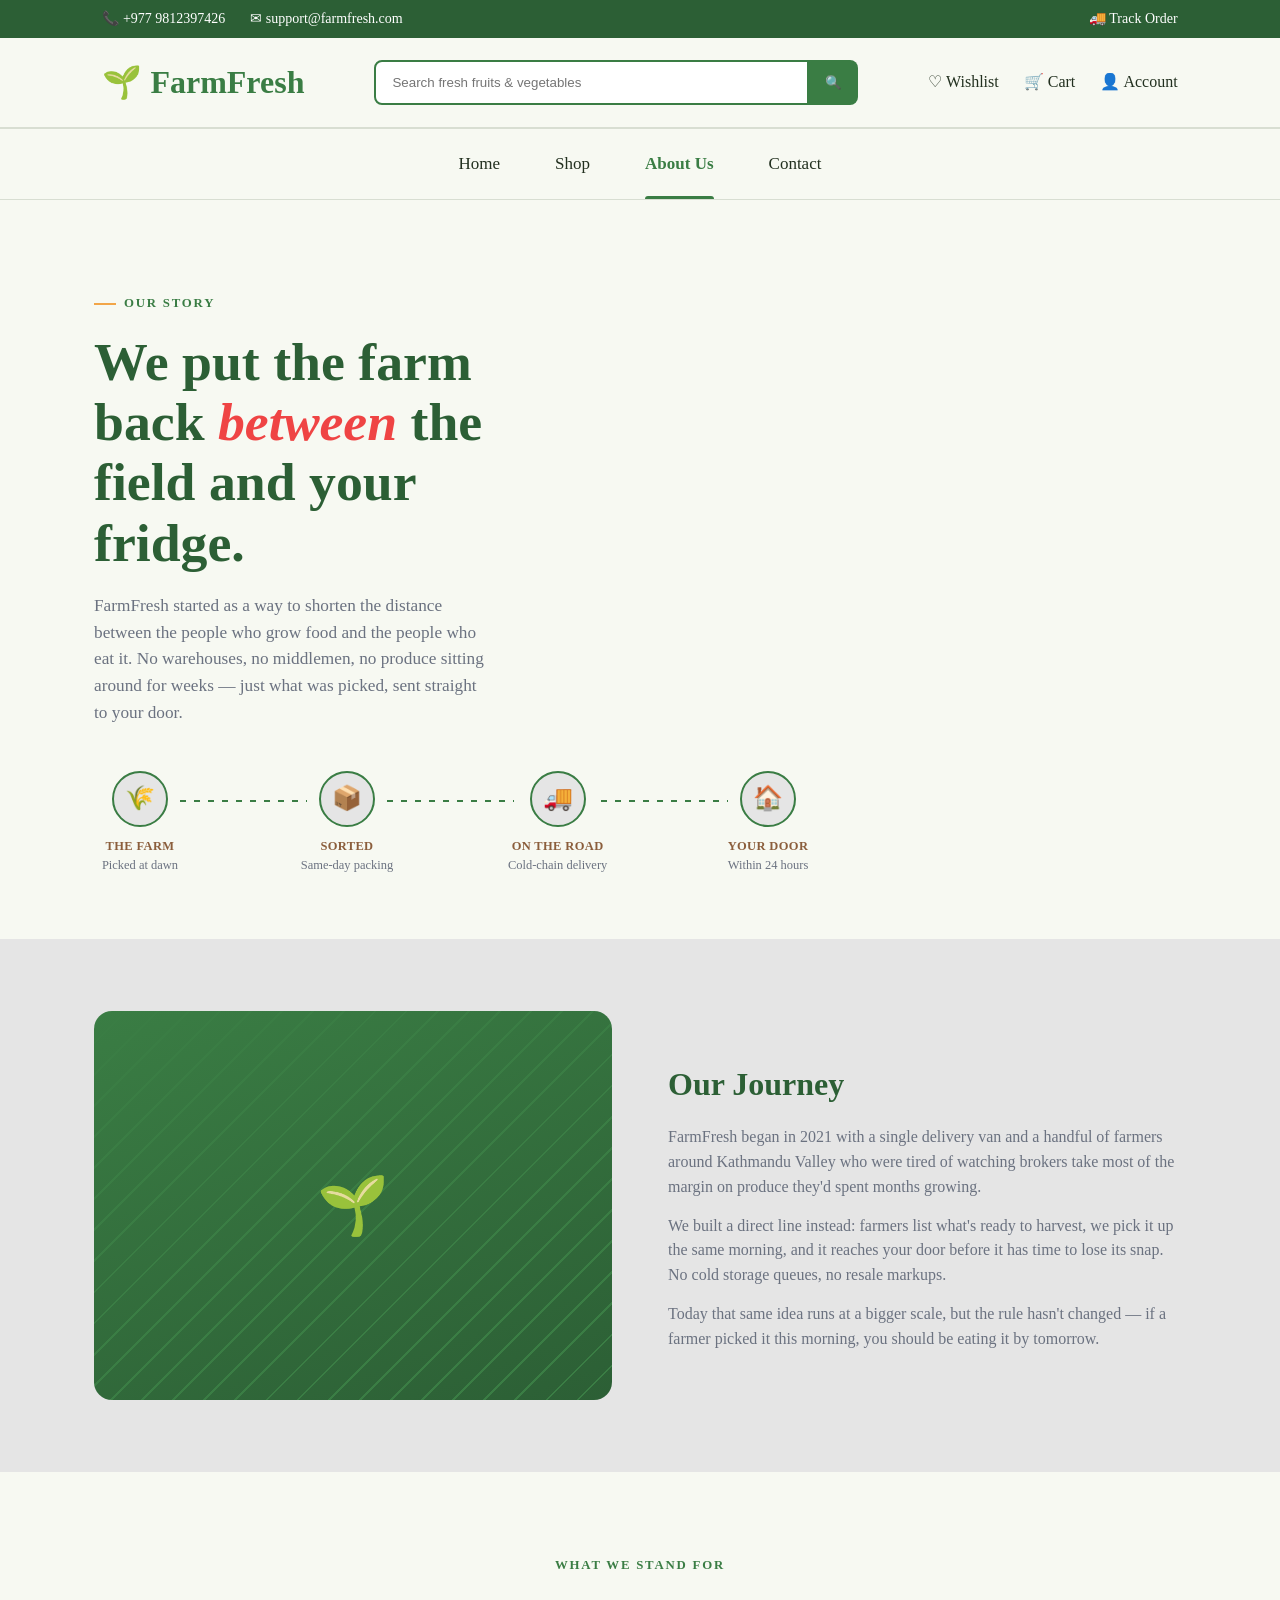
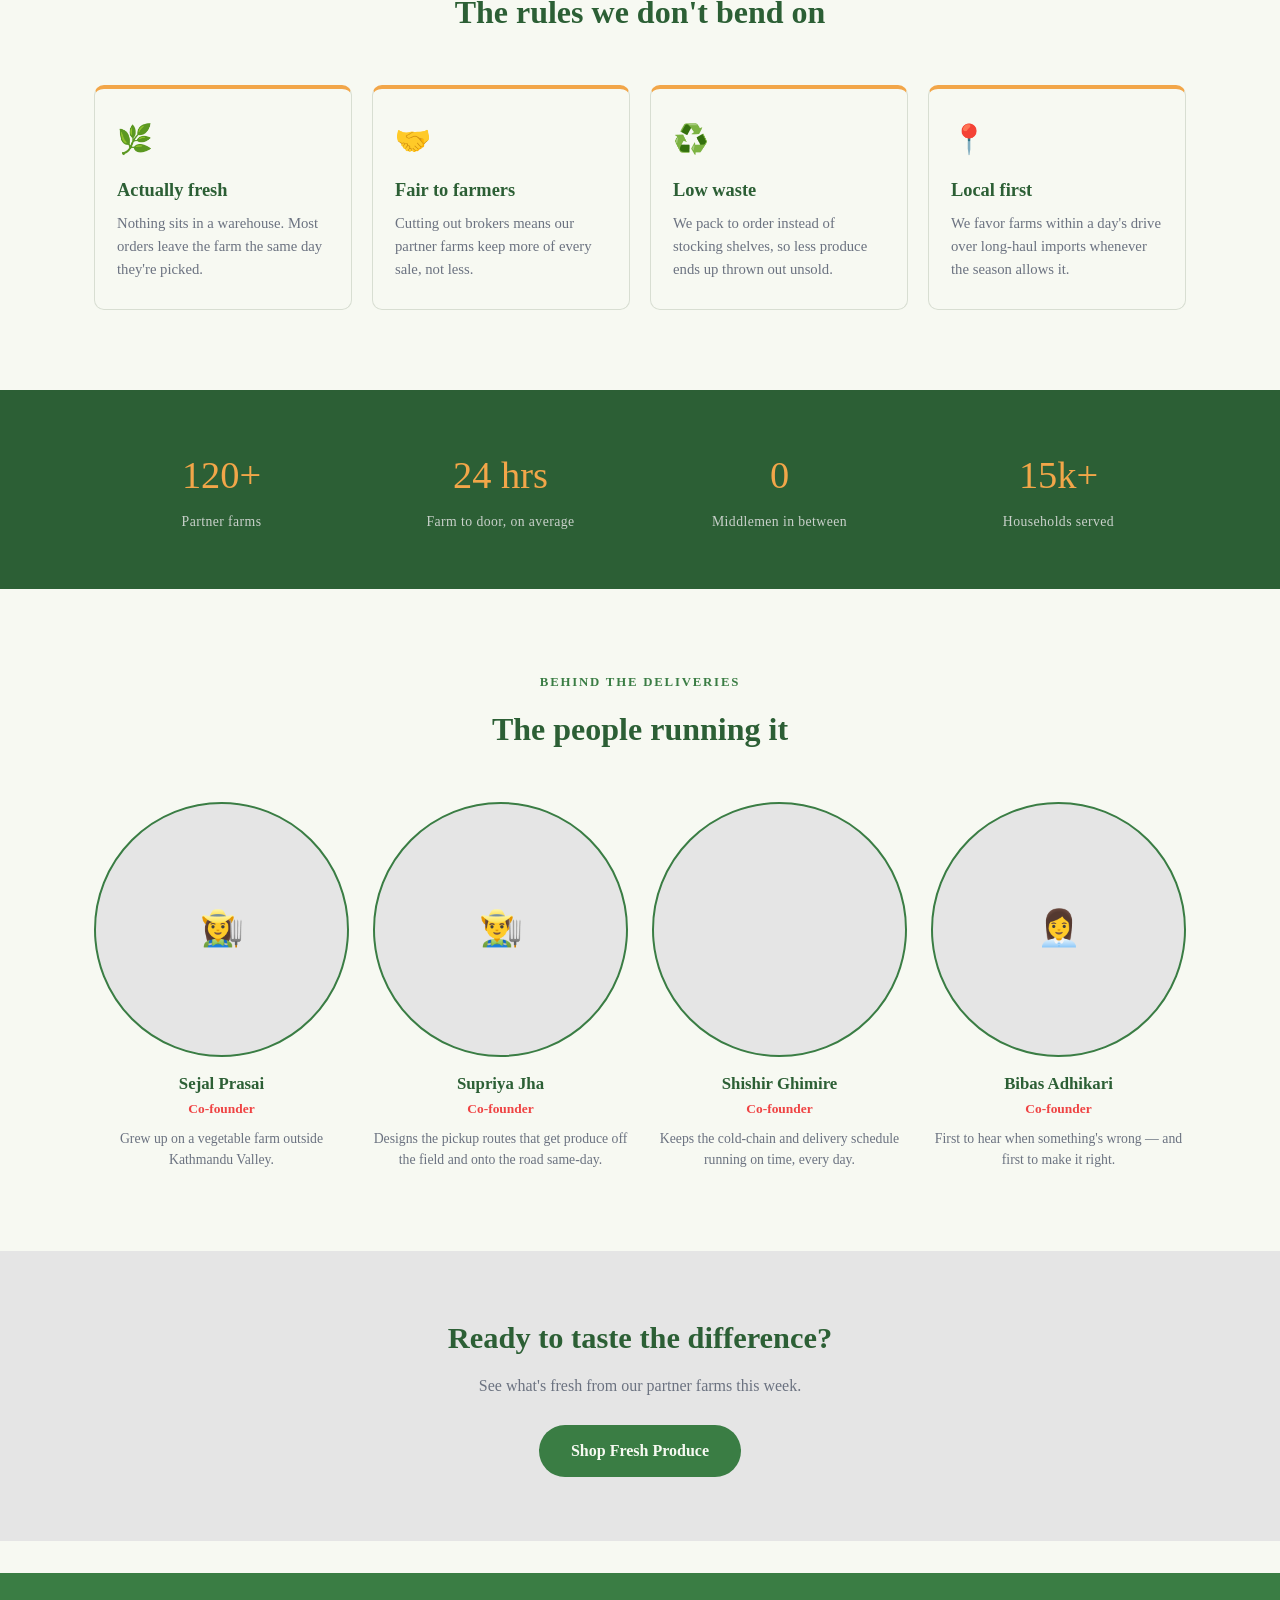
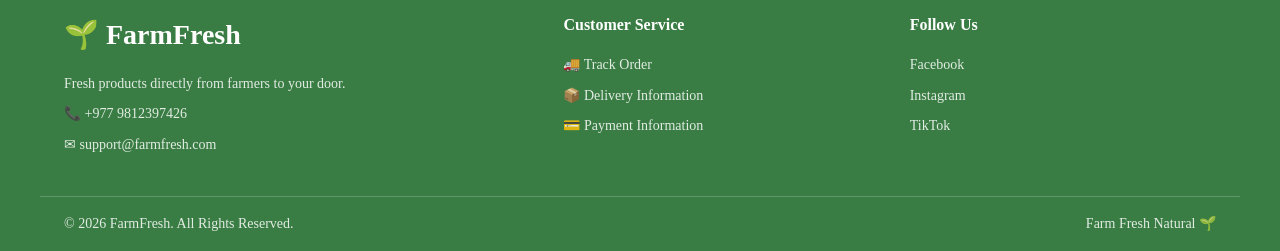
==== about.html @ 064330f3 "categories section removed" ====
<!doctype html>
<html lang="en">
  <head>
    <meta charset="UTF-8" />
    <meta name="viewport" content="width=device-width, initial-scale=1.0" />
    <title>About Us — Farm Fresh</title>
    <link rel="preconnect" href="https://fonts.googleapis.com" />
    <link
      href="https://fonts.googleapis.com/css2?family=Fraunces:ital,opsz,wght@0,9..144,400;0,9..144,600;1,9..144,500&family=Work+Sans:wght@400;500;600;700&display=swap"
      rel="stylesheet"
    />
    <link rel="stylesheet" href="var.css" />
    <link rel="stylesheet" href="about.css" />
  </head>
  <body>
    <header>
      <div class="top-bar">
        <div class="top-left">
          <span>📞 +977 9812397426</span>
          <span>✉ support@farmfresh.com</span>
        </div>

        <div class="top-right">
          <a href="#">🚚 Track Order</a>
        </div>
      </div>

      <div id="mainheader">
        <div class="logo">
          <a href="index.html">🌱 FarmFresh</a>
        </div>

        <div class="search-bar">
          <input type="text" placeholder="Search fresh fruits & vegetables" />
          <button>🔍</button>
        </div>

        <div class="header-icons">
          <a href="cart.html">♡ Wishlist</a>
          <a href="cart.html">🛒 Cart</a>
          <a href="#">👤 Account</a>
        </div>
      </div>
      <nav id="main-nav">
        <div class="nav-container">
          <ul class="nav-menu">
            <li>
              <a href="index.html">Home</a>
            </li>
            <li>
              <a href="shop.html">Shop</a>
            </li>
            <li>
              <a href="about.html" class="active">About Us</a>
            </li>
            <li>
              <a href="contact.html">Contact</a>
            </li>
          </ul>
        </div>
      </nav>
    </header>

    <main>
      <!-- Hero -->
      <section class="about-hero">
        <div class="container">
          <span class="eyebrow">Our Story</span>
          <h1>
            We put the farm back <em>between</em> the field and your fridge.
          </h1>
          <p class="lede">
            FarmFresh started as a way to shorten the distance between the
            people who grow food and the people who eat it. No warehouses, no
            middlemen, no produce sitting around for weeks — just what was
            picked, sent straight to your door.
          </p>

          <div class="route" aria-label="From farm to your door in under a day">
            <div class="route-stop">
              <span class="icon">🌾</span>
              <span class="label">The Farm</span>
              <span class="sublabel">Picked at dawn</span>
            </div>
            <div class="route-path"></div>
            <div class="route-stop">
              <span class="icon">📦</span>
              <span class="label">Sorted</span>
              <span class="sublabel">Same-day packing</span>
            </div>
            <div class="route-path"></div>
            <div class="route-stop">
              <span class="icon">🚚</span>
              <span class="label">On the road</span>
              <span class="sublabel">Cold-chain delivery</span>
            </div>
            <div class="route-path"></div>
            <div class="route-stop">
              <span class="icon">🏠</span>
              <span class="label">Your Door</span>
              <span class="sublabel">Within 24 hours</span>
            </div>
          </div>
        </div>
      </section>

      <!-- Story -->
      <section class="story">
        <div class="container">
          <div class="story-art" aria-hidden="true">🌱</div>
          <div class="story-copy">
            <h2>Our Journey</h2>
            <p>
              FarmFresh began in 2021 with a single delivery van and a handful
              of farmers around Kathmandu Valley who were tired of watching
              brokers take most of the margin on produce they'd spent months
              growing.
            </p>
            <p>
              We built a direct line instead: farmers list what's ready to
              harvest, we pick it up the same morning, and it reaches your door
              before it has time to lose its snap. No cold storage queues, no
              resale markups.
            </p>
            <p>
              Today that same idea runs at a bigger scale, but the rule hasn't
              changed — if a farmer picked it this morning, you should be eating
              it by tomorrow.
            </p>
          </div>
        </div>
      </section>

      <!-- Values -->
      <section class="values">
        <div class="container">
          <div class="section-head">
            <span class="eyebrow">What We Stand For</span>
            <h2>The rules we don't bend on</h2>
          </div>

          <div class="values-grid">
            <div class="value-card">
              <span class="icon">🌿</span>
              <h3>Actually fresh</h3>
              <p>
                Nothing sits in a warehouse. Most orders leave the farm the same
                day they're picked.
              </p>
            </div>
            <div class="value-card">
              <span class="icon">🤝</span>
              <h3>Fair to farmers</h3>
              <p>
                Cutting out brokers means our partner farms keep more of every
                sale, not less.
              </p>
            </div>
            <div class="value-card">
              <span class="icon">♻️</span>
              <h3>Low waste</h3>
              <p>
                We pack to order instead of stocking shelves, so less produce
                ends up thrown out unsold.
              </p>
            </div>
            <div class="value-card">
              <span class="icon">📍</span>
              <h3>Local first</h3>
              <p>
                We favor farms within a day's drive over long-haul imports
                whenever the season allows it.
              </p>
            </div>
          </div>
        </div>
      </section>

      <!-- Stats -->
      <section class="stats">
        <div class="container">
          <div>
            <p class="stat-num">120+</p>
            <p class="stat-label">Partner farms</p>
          </div>
          <div>
            <p class="stat-num">24 hrs</p>
            <p class="stat-label">Farm to door, on average</p>
          </div>
          <div>
            <p class="stat-num">0</p>
            <p class="stat-label">Middlemen in between</p>
          </div>
          <div>
            <p class="stat-num">15k+</p>
            <p class="stat-label">Households served</p>
          </div>
        </div>
      </section>

      <!-- Team -->
      <section class="team">
        <div class="container">
          <div class="section-head">
            <span class="eyebrow">Behind The Deliveries</span>
            <h2>The people running it</h2>
          </div>

          <div class="team-grid">
            <div class="team-card">
              <div class="team-avatar">👩‍🌾</div>
              <h3>Sejal Prasai</h3>
              <p class="role">Co-founder</p>
              <p class="bio">
                Grew up on a vegetable farm outside Kathmandu Valley.
              </p>
            </div>
            <div class="team-card">
              <div class="team-avatar">👨‍🌾</div>
              <h3>Supriya Jha</h3>
              <p class="role">Co-founder</p>
              <p class="bio">
                Designs the pickup routes that get produce off the field and
                onto the road same-day.
              </p>
            </div>
            <div class="team-card">
              <div class="team-avatar"><img src="shishir.jpg" alt="" /></div>
              <h3>Shishir Ghimire</h3>
              <p class="role">Co-founder</p>
              <p class="bio">
                Keeps the cold-chain and delivery schedule running on time,
                every day.
              </p>
            </div>
            <div class="team-card">
              <div class="team-avatar">👩‍💼</div>
              <h3>Bibas Adhikari</h3>
              <p class="role">Co-founder</p>
              <p class="bio">
                First to hear when something's wrong — and first to make it
                right.
              </p>
            </div>
          </div>
        </div>
      </section>

      <!-- CTA -->
      <section class="cta">
        <div class="container">
          <h2>Ready to taste the difference?</h2>
          <p>See what's fresh from our partner farms this week.</p>
          <a href="shop.html" class="btn">Shop Fresh Produce</a>
        </div>
      </section>
    </main>

    <footer class="footer">
      <div class="footer-container">
        <div class="footer-column footer-brand">
          <h2>🌱 FarmFresh</h2>

          <p>Fresh products directly from farmers to your door.</p>

          <p>📞 +977 9812397426</p>
          <p>✉ support@farmfresh.com</p>
        </div>
        <div class="footer-column">
          <h3>Customer Service</h3>

          <a href="#">🚚 Track Order</a>
          <a href="#">📦 Delivery Information</a>
          <a href="#">💳 Payment Information</a>
        </div>
        <div class="footer-column">
          <h3>Follow Us</h3>

          <a href="https://facebook.com/farmfresh">Facebook</a>
          <a href="https://instagram.com/farmfresh">Instagram</a>
          <a href="https://tiktok.com/farmfresh">TikTok</a>
        </div>
      </div>
      <div class="footer-bottom">
        <p>© 2026 FarmFresh. All Rights Reserved.</p>

        <p>Farm Fresh Natural 🌱</p>
      </div>
    </footer>
  </body>
</html>
---- var.css ----
:root {
  /* Backgrounds */
  --bg: #f7f9f2; /* cream page background */
  --bg2: #3a7d44; /* primary green (brand) */
  --bg3: #e5e5e5; /* light neutral surface */

  /* Text */
  --txt: #22301f; /* charcoal, pairs with green better than pure black */
  --txt2: #6b7280; /* muted secondary text */
  --txtInv: #ffffff; /* text on dark/green backgrounds */

  /* Primary brand (green) */
  --pri: #3a7d44;
  --priHov: #2c5f35;

  /* Secondary brand (soil brown) */
  --sec: #8b5e3c;
  --secHov: #6b4a2d;

  /* Accent (harvest orange - CTAs only) */
  --acc: #f2a649;
  --accHov: #e0932f;

  /* Semantic / functional */
  --err: #ef4444;
  --warn: #f59e0b;
  --succ: #22c55e;
  --info: #3b82f6;

  /* Borders */
  --bd: #d8ded2;
  --bd2: #b9c2ae;

  --shadow: rgba(0, 0, 0, 0.15);
  --overlay: rgba(0, 0, 0, 0.5);

  --rSm: 4px;
  --rMd: 8px;
  --rLg: 12px;
  --rFull: 9999px;

  --sp1: 4px;
  --sp2: 8px;
  --sp3: 12px;
  --sp4: 16px;
  --sp5: 24px;
  --sp6: 32px;

  --fsSm: 14px;
  --fsMd: 16px;
  --fsLg: 20px;
  --fsXl: 28px;
  --fsHero: 48px;

  --fwReg: 400;
  --fwMed: 500;
  --fwBold: 700;

  --trans: all 0.3s ease;

  --navH: 70px;
  --footerH: 100px;
  --container: 1200px;
}

* {
  margin: 0;
  padding: 0;
  box-sizing: border-box;
}

body {
  font-family: Arial, Helvetica, sans-serif;
  background: var(--bg);
  color: var(--txt);
}

header {
  width: 100%;
}

.top-bar {
  width: 100%;
  height: 38px;

  background: var(--priHov);
  color: var(--txtInv);

  display: flex;
  justify-content: space-between;
  align-items: center;

  padding: 0 8%;

  font-size: var(--fsSm);
}

.top-left {
  display: flex;
  gap: 25px;
}

.top-left span {
  display: flex;
  align-items: center;
  gap: 7px;
}

.top-right a {
  color: var(--txtInv);
  text-decoration: none;

  display: flex;
  align-items: center;
  gap: 7px;
}

#mainheader {
  width: 100%;
  height: 90px;

  background: var(--bg);

  display: flex;
  align-items: center;
  justify-content: space-between;

  padding: 0 8%;

  border-bottom: 1px solid var(--bd);
}

.logo a {
  text-decoration: none;

  font-size: 32px;
  font-weight: var(--fwBold);

  color: var(--pri);
}

.search-bar {
  width: 45%;

  display: flex;
}

.search-bar input {
  width: 100%;
  height: 45px;

  padding: 0 var(--sp4);

  border: 2px solid var(--pri);

  border-radius: var(--rMd) 0 0 var(--rMd);

  outline: none;

  background: var(--txtInv);
  color: var(--txt);
}

.search-bar button {
  width: 55px;

  border: none;

  background: var(--pri);

  color: var(--txtInv);

  border-radius: 0 var(--rMd) var(--rMd) 0;

  cursor: pointer;

  transition: var(--trans);
}

.search-bar button:hover {
  background: var(--priHov);
}

.header-icons {
  display: flex;

  gap: 25px;
}

.header-icons a {
  text-decoration: none;
  color: var(--txt);
  display: flex;
  align-items: center;
  gap: 6px;
  transition: var(--trans);
}

.header-icons a:hover {
  color: var(--pri);
}

.header-icons i {
  color: var(--pri);

  font-size: 22px;
}

#main-nav {
  width: 100%;
  background: var(--bg);
  border-top: 1px solid var(--bd);
  border-bottom: 1px solid var(--bd);
}

.nav-container {
  max-width: 1400px;
  margin: 0 auto;
  padding: 0 40px;
}

.nav-menu {
  display: flex;
  align-items: center;
  justify-content: center;
  gap: 55px;

  list-style: none;
  margin: 0;
  padding: 0;

  height: var(--navH);
}

.nav-menu li {
  height: 100%;
  display: flex;
  align-items: center;
}

.nav-menu a {
  position: relative;

  display: flex;
  align-items: center;
  height: 100%;

  text-decoration: none;
  color: var(--txt);

  font-size: 17px;
  font-weight: var(--fwMed);

  transition: var(--trans);
}

.nav-menu a:hover {
  color: var(--pri);
}

.nav-menu a.active {
  color: var(--pri);
  font-weight: var(--fwBold);
}

.nav-menu a.active::after {
  content: "";

  position: absolute;
  left: 0;
  right: 0;
  bottom: 0;

  height: 3px;
  background: var(--pri);

  border-radius: var(--rSm) var(--rSm) 0 0;
}

@media (max-width: 768px) {
  .nav-container {
    padding: 0 20px;
    overflow-x: auto;
  }

  .nav-menu {
    justify-content: flex-start;
    gap: 30px;
    min-width: max-content;
    height: 60px;
  }

  .nav-menu a {
    font-size: 15px;
  }
}

.footer {
  background: var(--bg2);
  color: var(--txtInv);
  margin-top: var(--sp6);
}

.footer-container {
  max-width: var(--container);
  margin: auto;
  padding: 40px var(--sp5);

  display: grid;
  grid-template-columns: 1.5fr 1fr 1fr;
  gap: 40px;
}

.footer-column {
  display: flex;
  flex-direction: column;
  gap: var(--sp2);
}

.footer h2 {
  margin: 0 0 var(--sp2);
  font-size: var(--fsXl);
}

.footer h3 {
  margin: 0 0 var(--sp2);
  font-size: var(--fsMd);
}

.footer p,
.footer a {
  margin: 0;
  font-size: var(--fsSm);
  line-height: 1.6;
}

.footer p {
  color: rgba(255, 255, 255, 0.85);
}

.footer a {
  color: rgba(255, 255, 255, 0.85);
  text-decoration: none;
  transition: var(--trans);
}

.footer a:hover {
  color: var(--acc);
}

.footer-bottom {
  max-width: var(--container);
  margin: auto;
  padding: var(--sp4) var(--sp5);

  border-top: 1px solid rgba(255, 255, 255, 0.2);

  display: flex;
  justify-content: space-between;
  align-items: center;
}

.footer-bottom p {
  margin: 0;
  font-size: var(--fsSm);
}

@media (max-width: 700px) {
  .footer-container {
    grid-template-columns: 1fr;
    gap: var(--sp6);
    padding: 32px var(--sp4);
  }

  .footer-bottom {
    flex-direction: column;
    align-items: flex-start;
    gap: var(--sp2);
    padding: var(--sp4);
  }
}
---- about.css ----
/* FarmFresh — about.css (uses variables defined in header-footer.css — load that file first) */

* {
  box-sizing: border-box;
}

html,
body {
  margin: 0;
  padding: 0;
}

body {
  font-family: var(--font-body);
  color: var(--txt);
  background: var(--bg);
  line-height: 1.55;
}

a {
  text-decoration: none;
  color: inherit;
}

img {
  max-width: 100%;
  display: block;
}

.container {
  width: 100%;
  max-width: 1140px;
  margin: 0 auto;
  padding: 0 24px;
}

:focus-visible {
  outline: 2px solid var(--acc);
  outline-offset: 3px;
}

@media (prefers-reduced-motion: reduce) {
  * {
    animation-duration: 0.001ms !important;
    transition-duration: 0.001ms !important;
  }
}

/* =========================================================
   About page — hero
   ========================================================= */

.about-hero {
  padding: 88px 0 64px;
  overflow: hidden;
}

.about-hero .eyebrow {
  display: inline-flex;
  align-items: center;
  gap: 8px;
  font-size: 0.8rem;
  font-weight: 700;
  letter-spacing: 0.14em;
  text-transform: uppercase;
  color: var(--pri);
  margin-bottom: 18px;
}

.about-hero .eyebrow::before {
  content: "";
  width: 22px;
  height: 2px;
  background: var(--acc);
  display: inline-block;
}

.about-hero h1 {
  font-family: var(--font-display);
  font-size: clamp(2.2rem, 4.2vw, 3.4rem);
  font-weight: 600;
  line-height: 1.12;
  max-width: 15ch;
  margin: 0 0 20px;
  color: var(--priHov);
}

.about-hero h1 em {
  font-style: italic;
  color: var(--err);
}

.about-hero .lede {
  max-width: 46ch;
  font-size: 1.08rem;
  color: var(--txt2);
  margin: 0 0 44px;
}

/* Signature element: field-to-door route */
.route {
  display: flex;
  align-items: center;
  gap: 0;
  max-width: 720px;
}

.route-stop {
  display: flex;
  flex-direction: column;
  align-items: center;
  text-align: center;
  min-width: 92px;
}

.route-stop .icon {
  width: 56px;
  height: 56px;
  border-radius: 50%;
  background: var(--bg3);
  border: 2px solid var(--pri);
  display: flex;
  align-items: center;
  justify-content: center;
  font-size: 1.5rem;
  margin-bottom: 10px;
}

.route-stop .label {
  font-size: 0.78rem;
  font-weight: 700;
  letter-spacing: 0.03em;
  text-transform: uppercase;
  color: var(--sec);
}

.route-stop .sublabel {
  font-size: 0.78rem;
  color: var(--txt2);
}

.route-path {
  flex: 1;
  height: 2px;
  background-image: linear-gradient(
    to right,
    var(--pri) 0,
    var(--pri) 6px,
    transparent 6px,
    transparent 14px
  );
  background-size: 14px 2px;
  background-repeat: repeat-x;
  margin: 0 -6px;
  position: relative;
  top: -22px;
}

/* =========================================================
   Story section
   ========================================================= */

.story {
  background: var(--bg3);
  padding: 72px 0;
}

.story .container {
  display: grid;
  grid-template-columns: 1fr 1fr;
  gap: 56px;
  align-items: center;
}

.story-art {
  aspect-ratio: 4 / 3;
  border-radius: 18px;
  background:
    repeating-linear-gradient(
      135deg,
      var(--pri) 0px,
      var(--pri) 2px,
      transparent 2px,
      transparent 22px
    ),
    linear-gradient(160deg, var(--pri), var(--priHov));
  display: flex;
  align-items: center;
  justify-content: center;
  font-size: 3.6rem;
  color: var(--bg);
}

.story h2 {
  font-family: var(--font-display);
  font-size: 2rem;
  color: var(--priHov);
  margin: 0 0 16px;
}

.story p {
  color: var(--txt2);
  margin: 0 0 14px;
}

.story p:last-of-type {
  margin-bottom: 0;
}

/* =========================================================
   Values grid
   ========================================================= */

.values {
  padding: 80px 0;
}

.section-head {
  max-width: 60ch;
  margin: 0 auto 48px;
  text-align: center;
}

.section-head .eyebrow {
  display: inline-block;
  font-size: 0.8rem;
  font-weight: 700;
  letter-spacing: 0.14em;
  text-transform: uppercase;
  color: var(--pri);
  margin-bottom: 12px;
}

.section-head h2 {
  font-family: var(--font-display);
  font-size: 2rem;
  color: var(--priHov);
  margin: 0;
}

.values-grid {
  display: grid;
  grid-template-columns: repeat(4, 1fr);
  gap: 20px;
}

.value-card {
  background: var(--bg);
  border: 1px solid var(--bd);
  border-top: 4px solid var(--acc);
  border-radius: 10px;
  padding: 28px 22px;
}

.value-card .icon {
  font-size: 1.8rem;
  margin-bottom: 14px;
  display: block;
}

.value-card h3 {
  font-family: var(--font-display);
  font-size: 1.15rem;
  margin: 0 0 8px;
  color: var(--priHov);
}

.value-card p {
  font-size: 0.92rem;
  color: var(--txt2);
  margin: 0;
}

/* =========================================================
   Stats band
   ========================================================= */

.stats {
  background: var(--priHov);
  color: var(--bg);
  padding: 56px 0;
}

.stats .container {
  display: grid;
  grid-template-columns: repeat(4, 1fr);
  gap: 24px;
  text-align: center;
}

.stat-num {
  font-family: var(--font-display);
  font-size: 2.4rem;
  color: var(--acc);
  margin: 0 0 6px;
}

.stat-label {
  font-size: 0.86rem;
  letter-spacing: 0.03em;
  color: var(--bg3);
  opacity: 0.85;
}

/* =========================================================
   Team
   ========================================================= */

.team {
  padding: 80px 0;
}

.team-grid {
  display: grid;
  grid-template-columns: repeat(4, 1fr);
  gap: 24px;
}

.team-card {
  text-align: center;
}

.team-avatar {
  width: 100%;
  aspect-ratio: 1;
  border-radius: 50%;
  background: var(--bg3);
  border: 2px solid var(--pri);
  display: flex;
  align-items: center;
  justify-content: center;
  font-size: 2.2rem;
  margin-bottom: 14px;
}

.team-card h3 {
  font-family: var(--font-display);
  font-size: 1.05rem;
  margin: 0 0 2px;
  color: var(--priHov);
}

.team-card .role {
  font-size: 0.84rem;
  color: var(--err);
  font-weight: 600;
  margin: 0 0 8px;
}

.team-card .bio {
  font-size: 0.86rem;
  color: var(--txt2);
  margin: 0;
}

/* =========================================================
   CTA band
   ========================================================= */

.cta {
  background: var(--bg3);
  padding: 64px 0;
  text-align: center;
}

.cta h2 {
  font-family: var(--font-display);
  font-size: 1.9rem;
  color: var(--priHov);
  margin: 0 0 12px;
}

.cta p {
  color: var(--txt2);
  margin: 0 0 26px;
}

.btn {
  display: inline-block;
  background: var(--pri);
  color: var(--bg);
  font-weight: 600;
  padding: 14px 32px;
  border-radius: 999px;
  transition:
    background 0.15s ease,
    transform 0.15s ease;
}

.btn:hover {
  background: var(--priHov);
  transform: translateY(-1px);
}

/* =========================================================
   Responsive
   ========================================================= */

@media (max-width: 900px) {
  .story .container {
    grid-template-columns: 1fr;
  }
  .values-grid,
  .team-grid {
    grid-template-columns: repeat(2, 1fr);
  }
  .stats .container {
    grid-template-columns: repeat(2, 1fr);
    gap: 32px;
  }
  .footer-container {
    grid-template-columns: 1fr;
  }
}

@media (max-width: 640px) {
  #mainheader {
    flex-wrap: wrap;
  }
  .header-icons {
    order: 3;
    width: 100%;
    justify-content: space-between;
  }
  .nav-menu {
    flex-wrap: wrap;
    padding: 0 12px;
  }
  .values-grid,
  .team-grid {
    grid-template-columns: 1fr;
  }
  .route {
    flex-wrap: wrap;
    row-gap: 18px;
  }
  .route-path {
    display: none;
  }
}
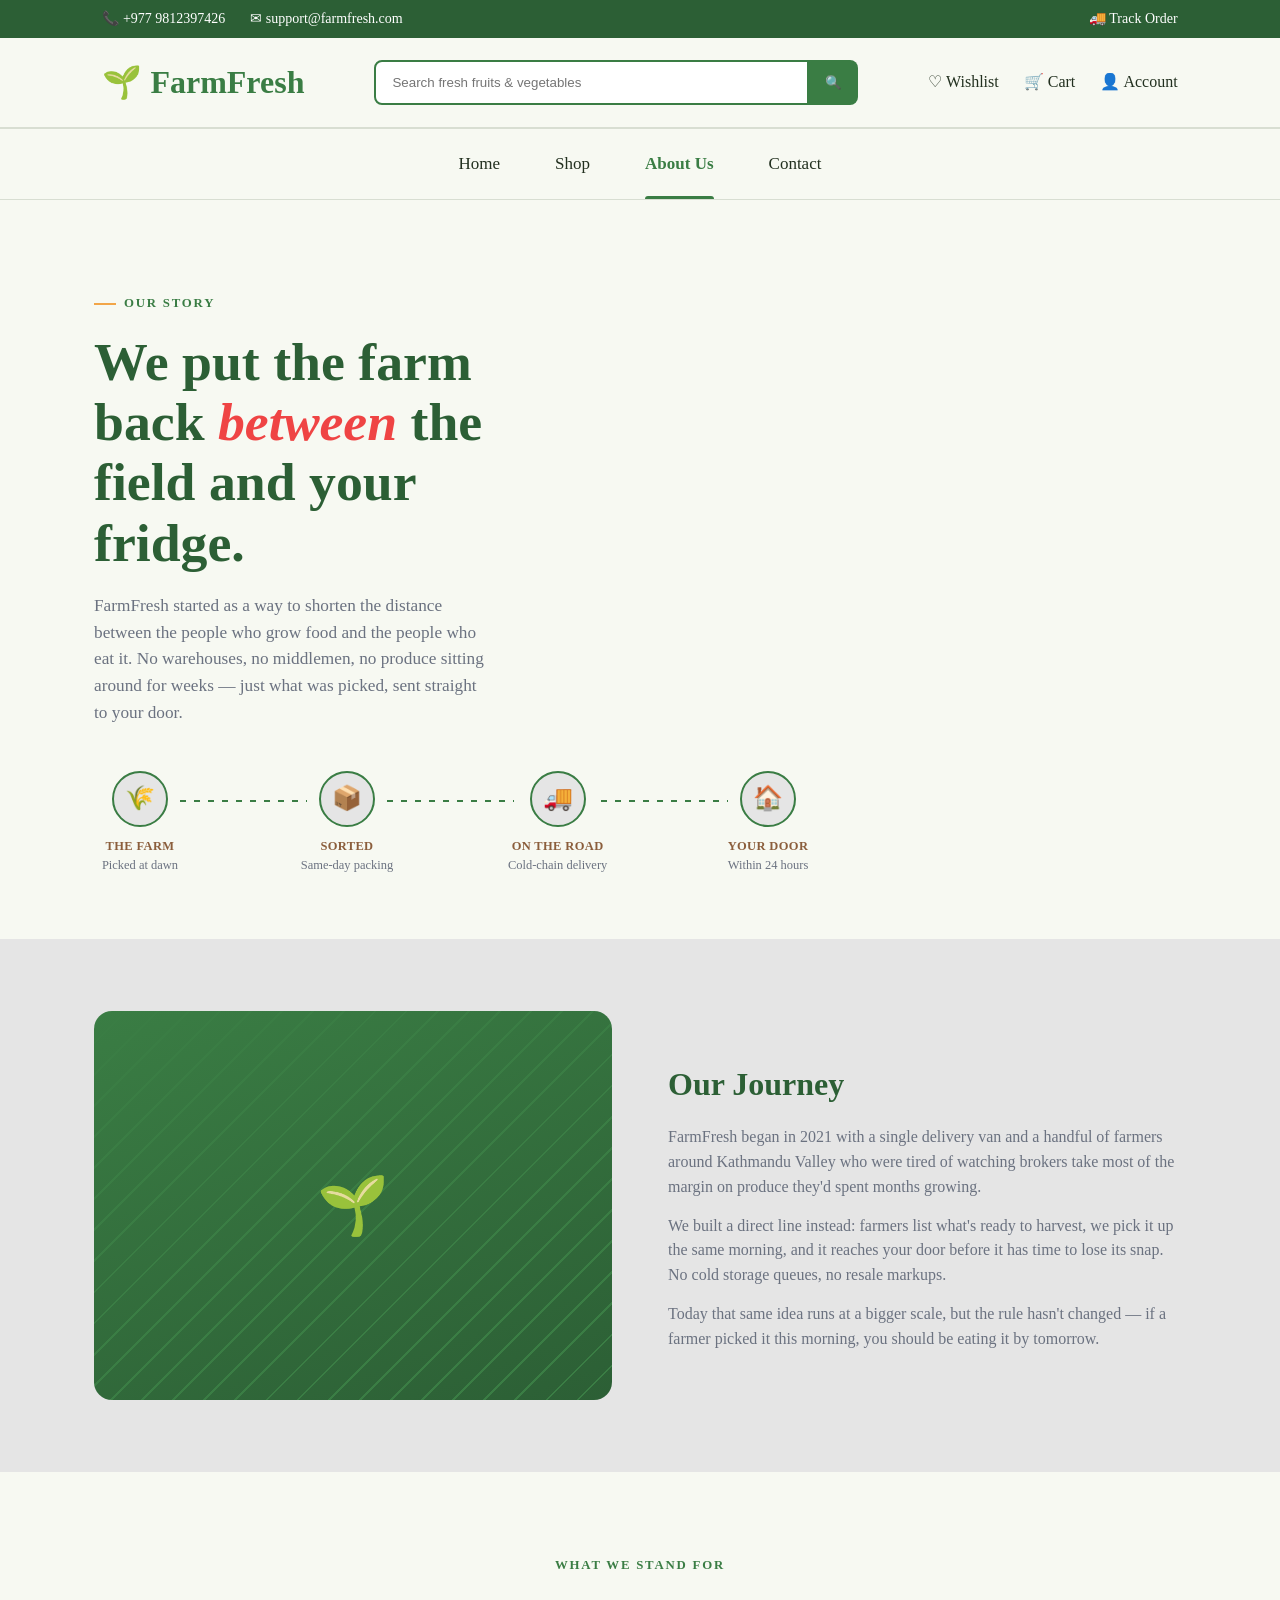
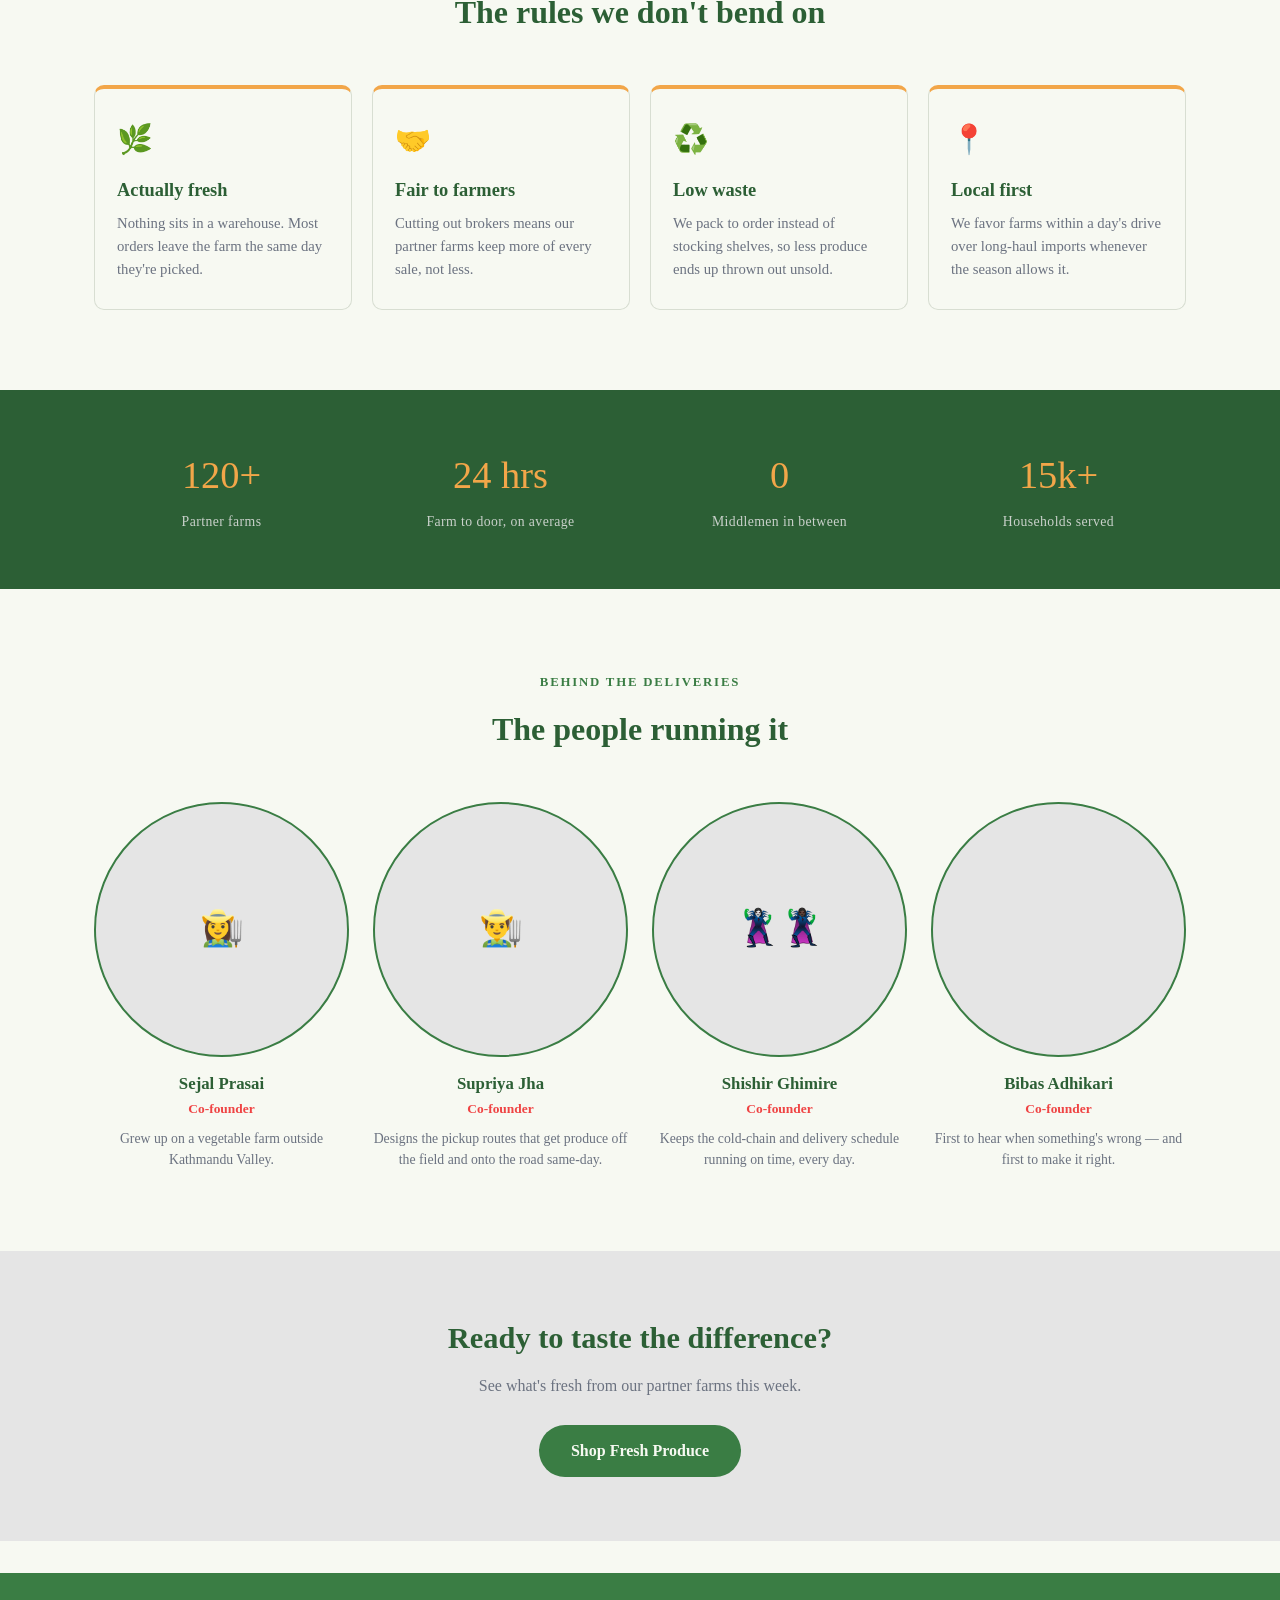
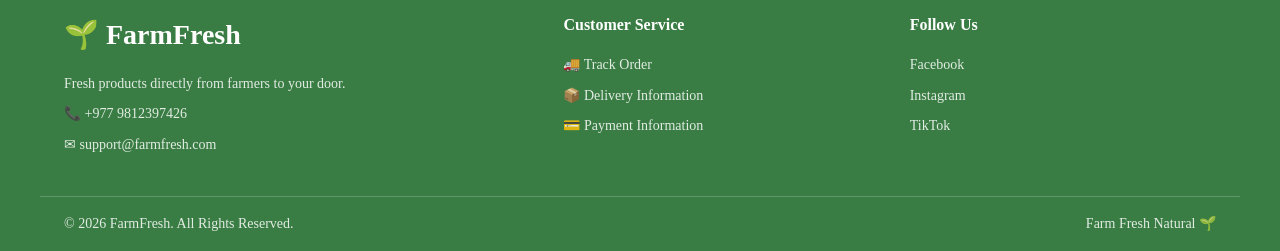
==== commit ea406e9f: "updated picture" ====
--- a/about.html
+++ b/about.html
@@ -225,7 +225,7 @@
               </p>
             </div>
             <div class="team-card">
-              <div class="team-avatar"><img src="shishir.jpg" alt="" /></div>
+              <div class="team-avatar">🦹‍♀️🦹🏿‍♀️</div>
               <h3>Shishir Ghimire</h3>
               <p class="role">Co-founder</p>
               <p class="bio">
@@ -234,7 +234,7 @@
               </p>
             </div>
             <div class="team-card">
-              <div class="team-avatar">👩‍💼</div>
+              <div class="team-avatar"></div>
               <h3>Bibas Adhikari</h3>
               <p class="role">Co-founder</p>
               <p class="bio">
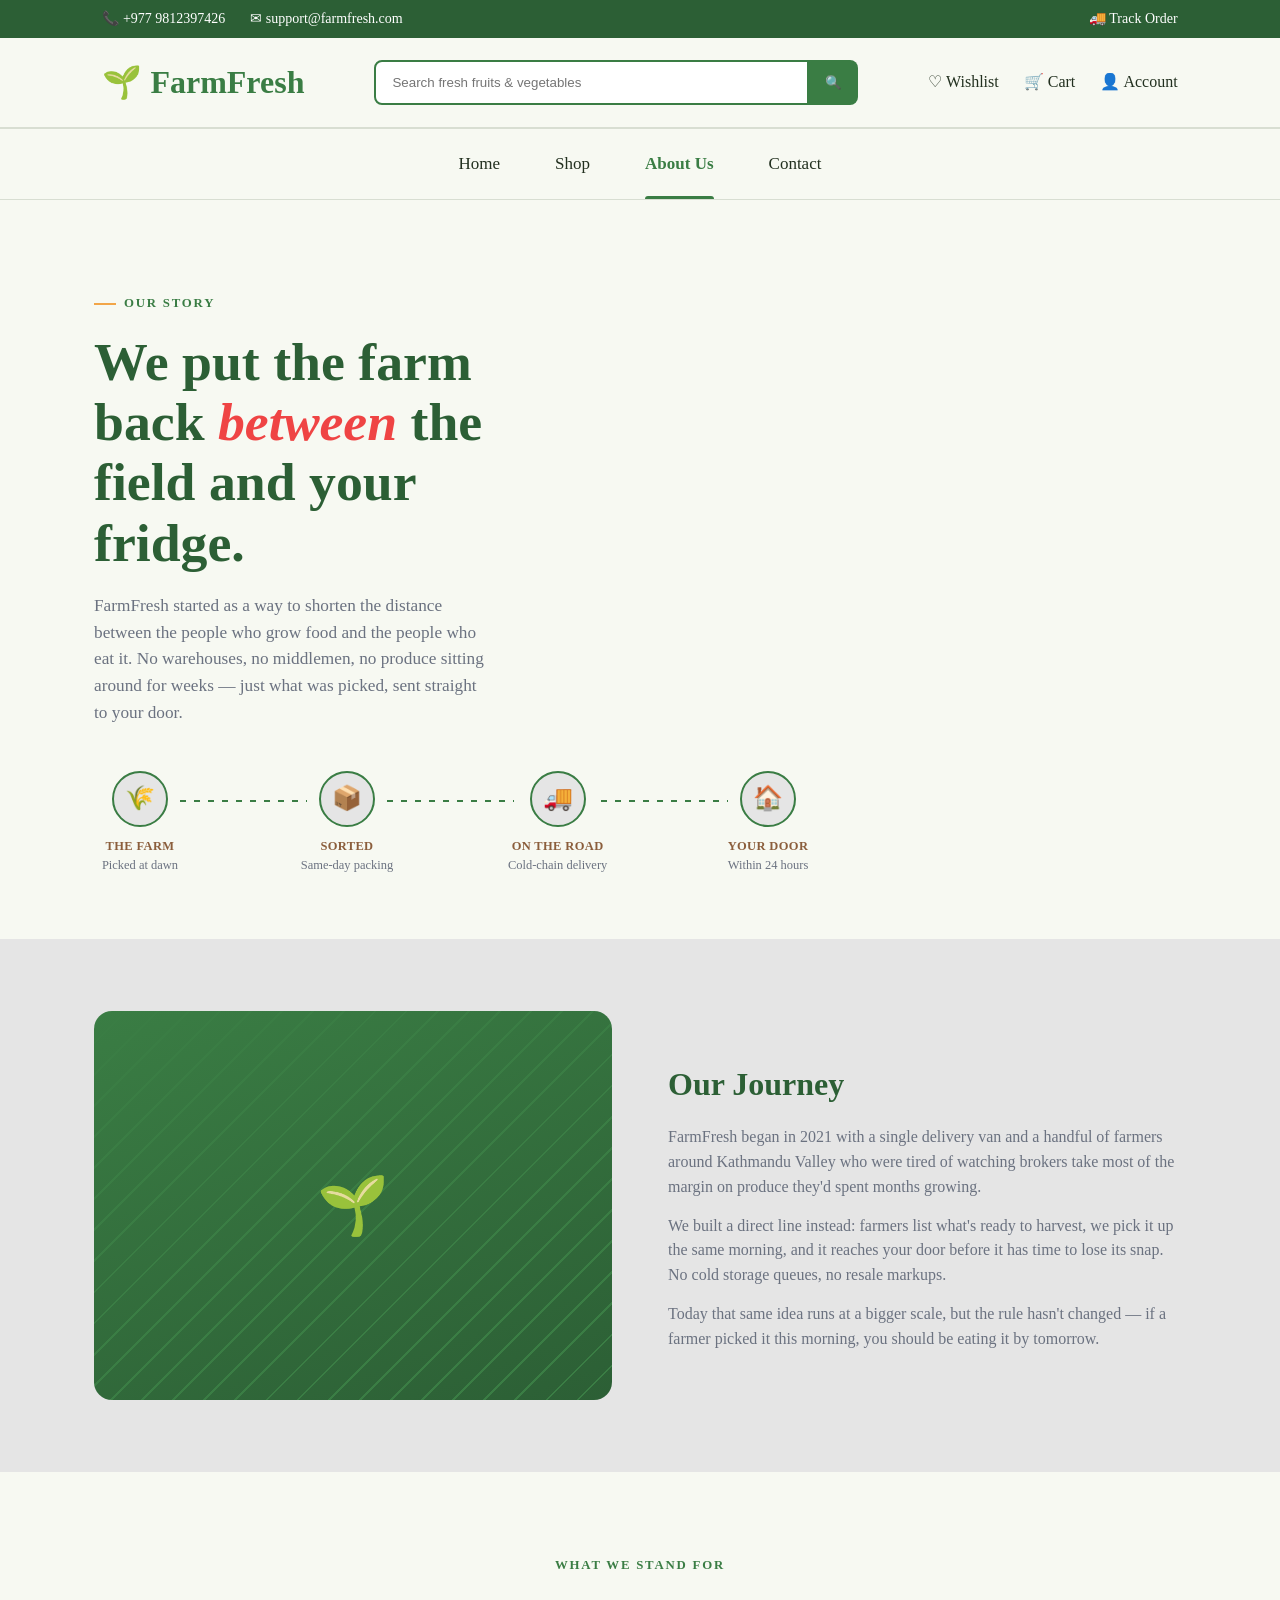
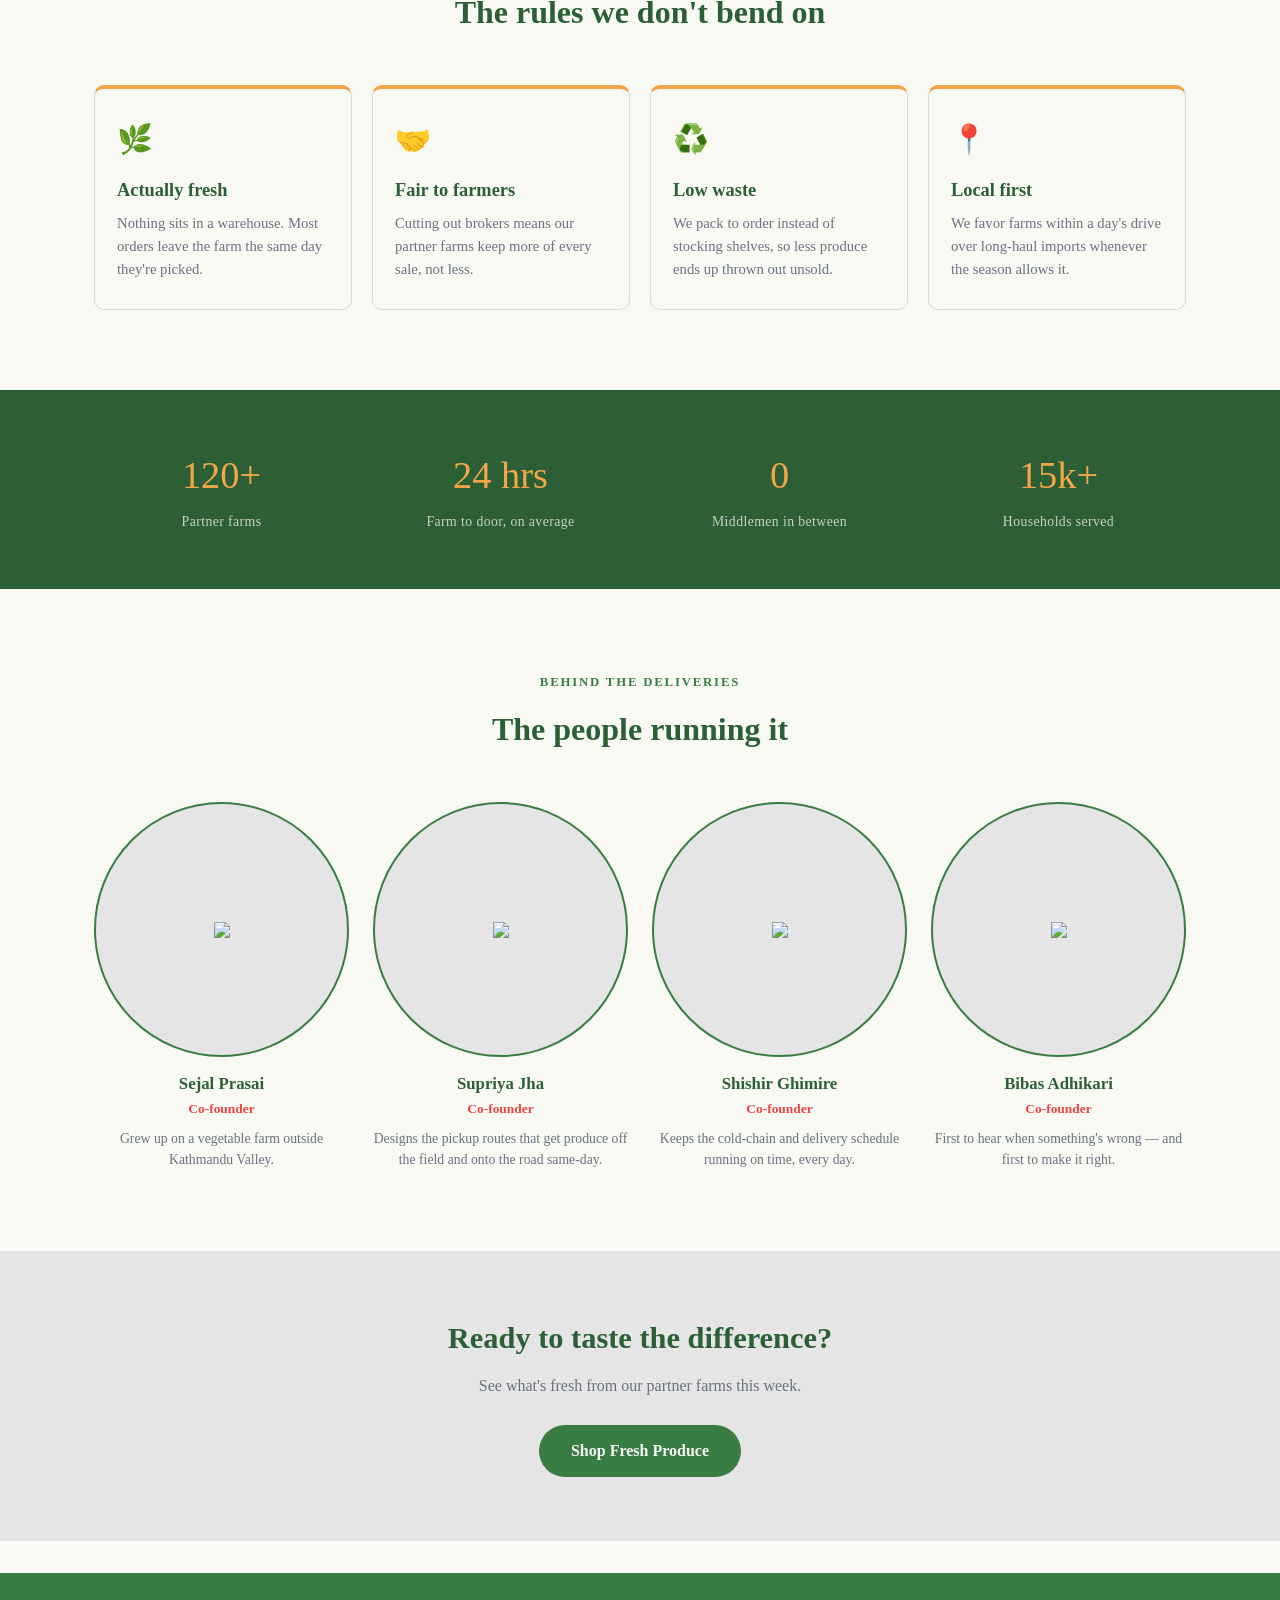
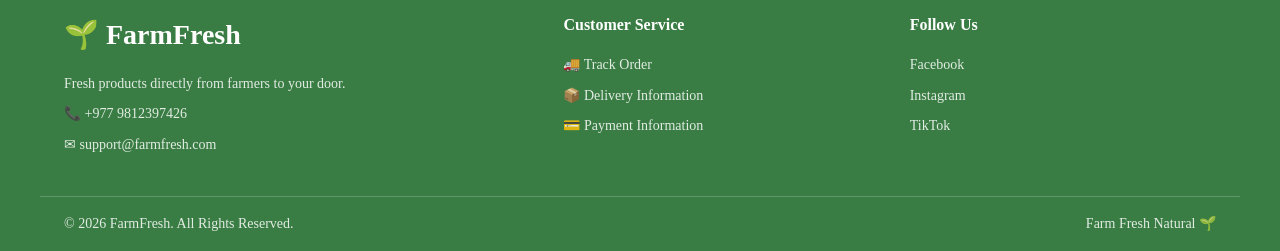
==== commit 360d0447: "Added founder info" ====
--- a/about.html
+++ b/about.html
@@ -208,7 +208,9 @@
 
           <div class="team-grid">
             <div class="team-card">
-              <div class="team-avatar">👩‍🌾</div>
+              <div class="team-avatar">
+                <img src="tasbir/sejal.jpg" />
+              </div>
               <h3>Sejal Prasai</h3>
               <p class="role">Co-founder</p>
               <p class="bio">
@@ -216,7 +218,9 @@
               </p>
             </div>
             <div class="team-card">
-              <div class="team-avatar">👨‍🌾</div>
+              <div class="team-avatar">
+                <img src="tasbir/soup.jpg" />
+              </div>
               <h3>Supriya Jha</h3>
               <p class="role">Co-founder</p>
               <p class="bio">
@@ -225,7 +229,8 @@
               </p>
             </div>
             <div class="team-card">
-              <div class="team-avatar">🦹‍♀️🦹🏿‍♀️</div>
+              <div class="team-avatar"><img src="tasbir/shishir.jpg" /></div>
+
               <h3>Shishir Ghimire</h3>
               <p class="role">Co-founder</p>
               <p class="bio">
@@ -234,7 +239,9 @@
               </p>
             </div>
             <div class="team-card">
-              <div class="team-avatar"></div>
+              <div class="team-avatar">
+                <img src="tasbir/bibas.jpg" />
+              </div>
               <h3>Bibas Adhikari</h3>
               <p class="role">Co-founder</p>
               <p class="bio">
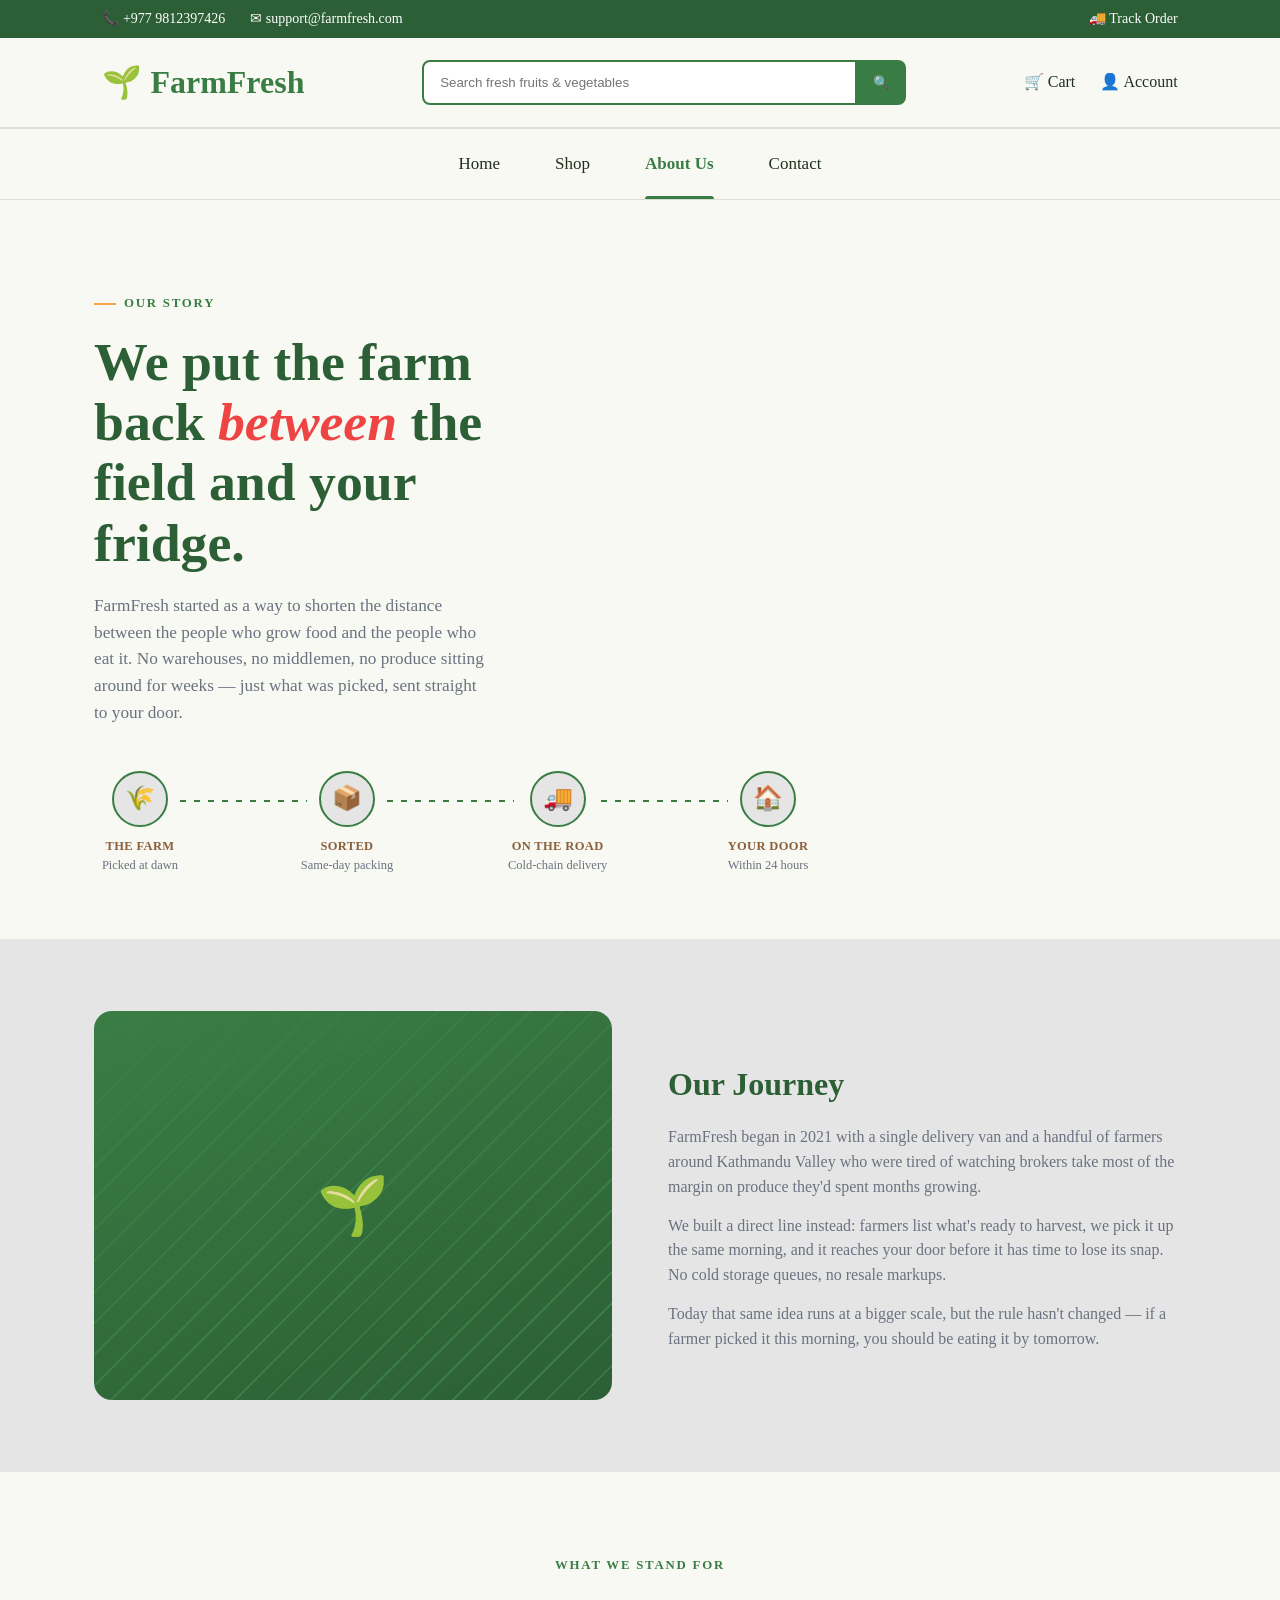
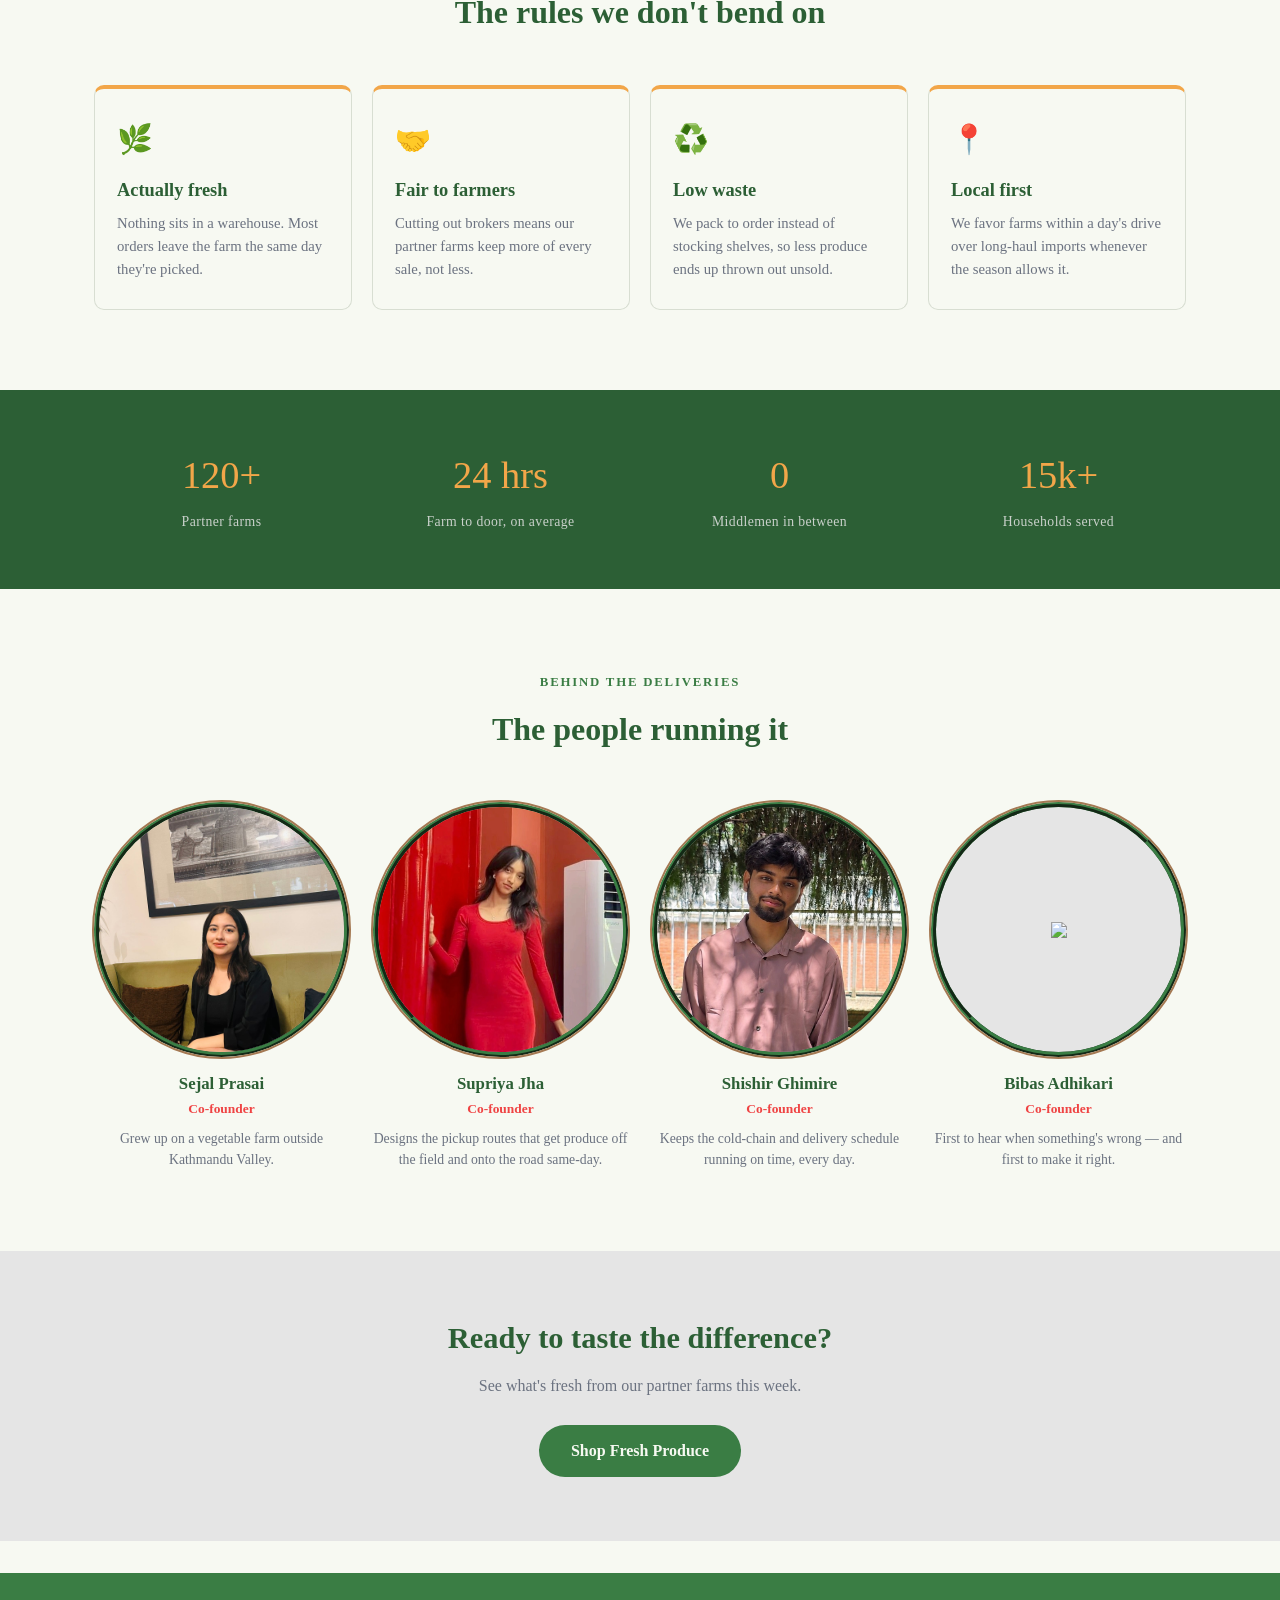
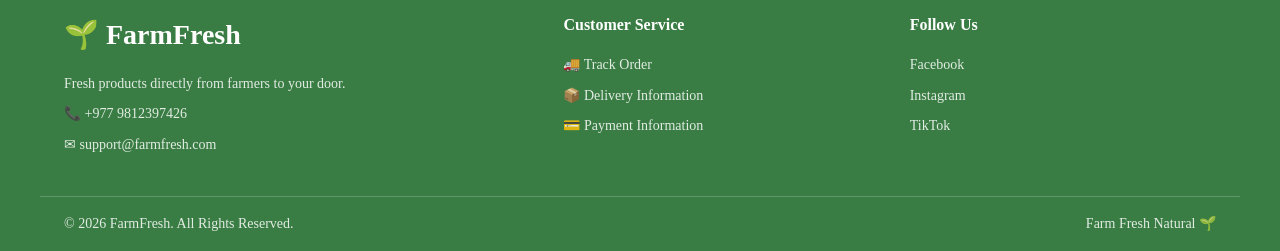
==== commit d5d657c9: "Wishlist removed" ====
--- a/about.html
+++ b/about.html
@@ -36,7 +36,6 @@
         </div>
 
         <div class="header-icons">
-          <a href="cart.html">♡ Wishlist</a>
           <a href="cart.html">🛒 Cart</a>
           <a href="#">👤 Account</a>
         </div>
--- a/about.css
+++ b/about.css
@@ -325,12 +325,14 @@
   aspect-ratio: 1;
   border-radius: 50%;
   background: var(--bg3);
-  border: 2px solid var(--pri);
+  border: 5px ridge var(--pri);
+  outline: 2px solid rgb(164, 121, 83);
   display: flex;
   align-items: center;
   justify-content: center;
   font-size: 2.2rem;
   margin-bottom: 14px;
+  overflow: hidden;
 }
 
 .team-card h3 {
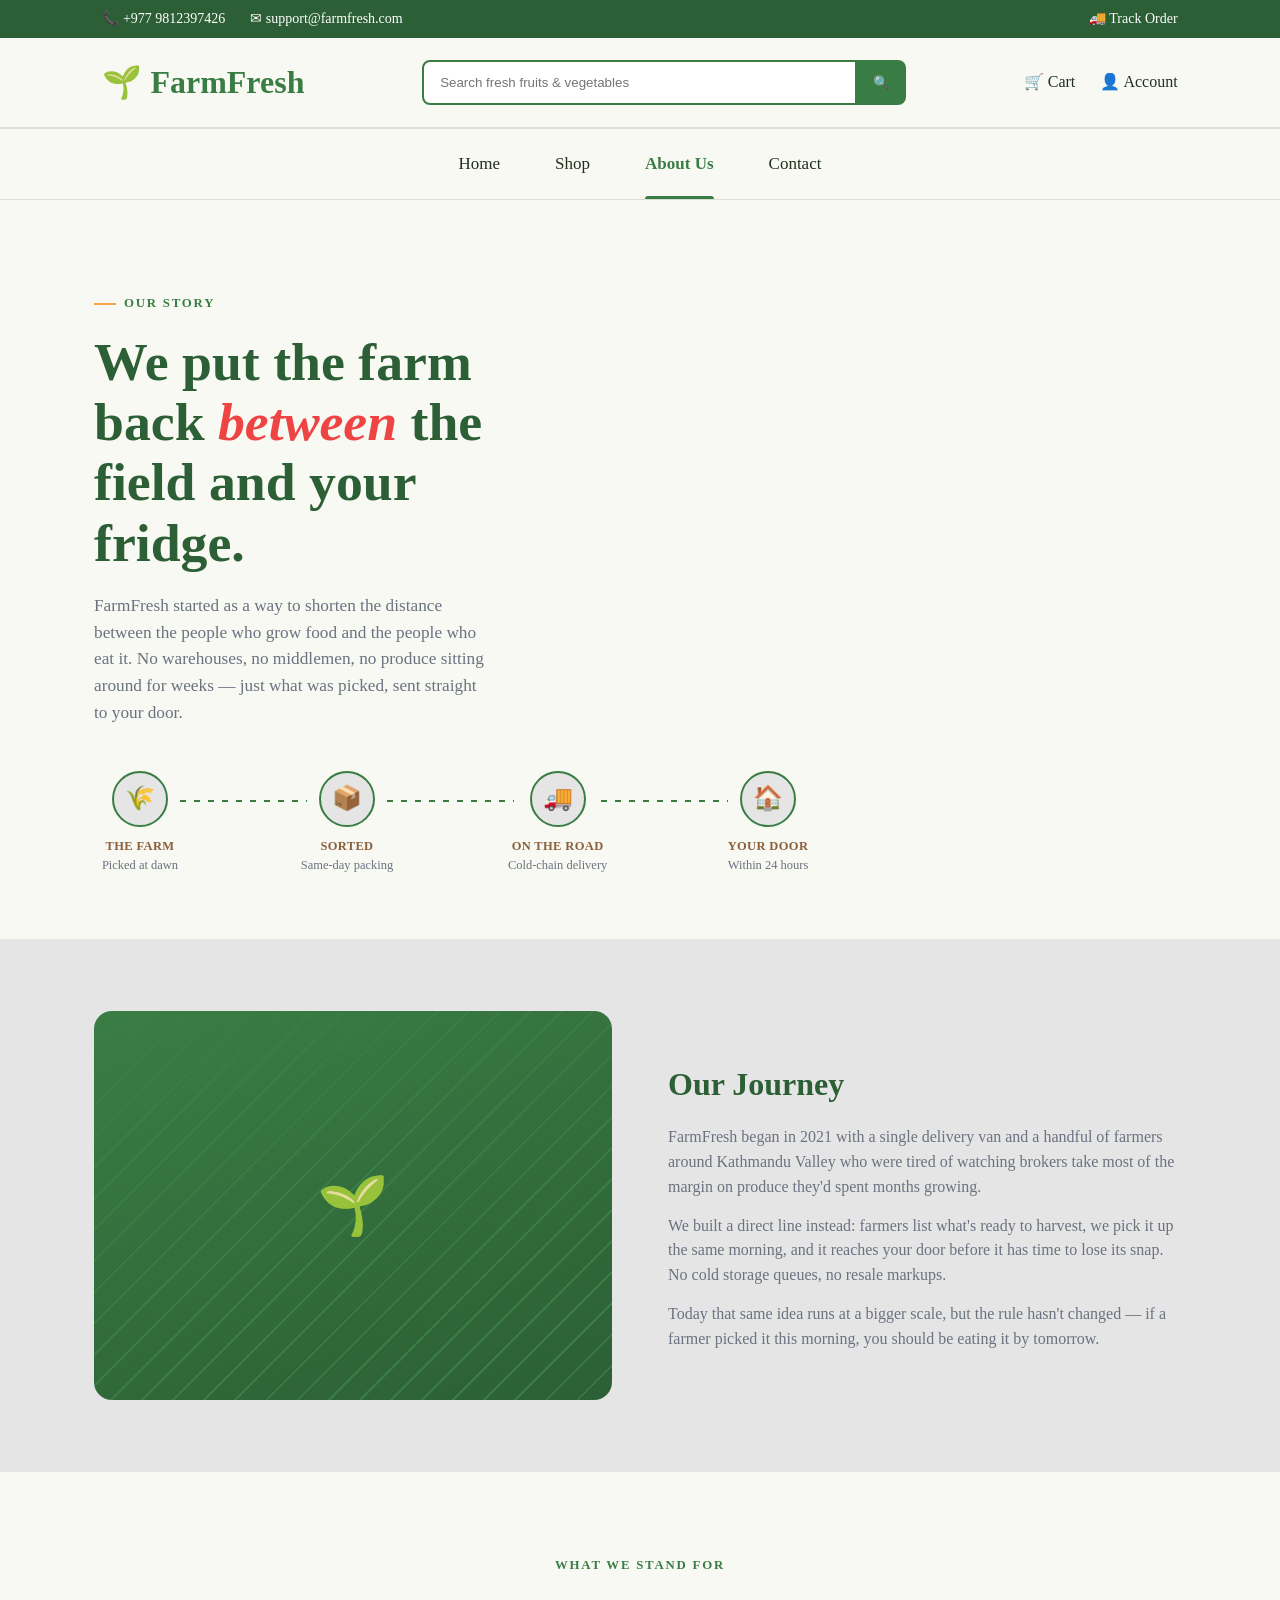
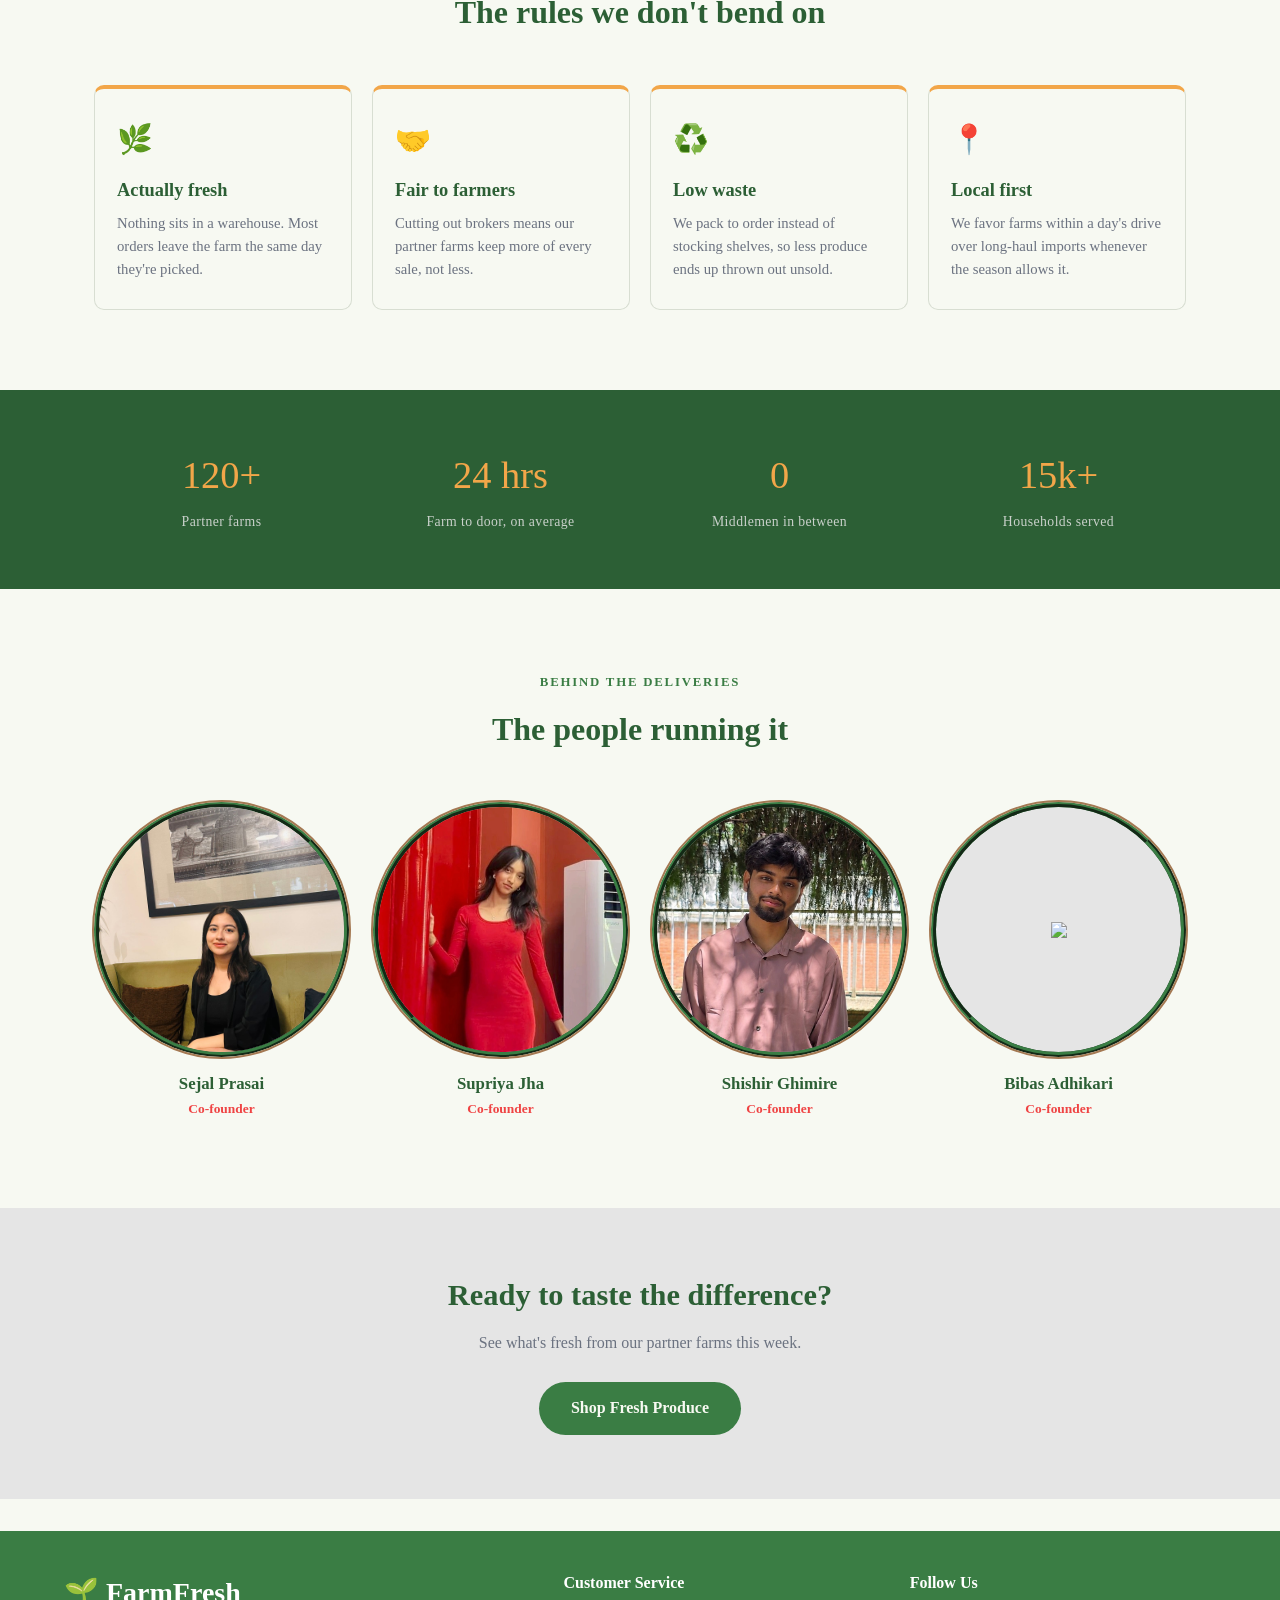
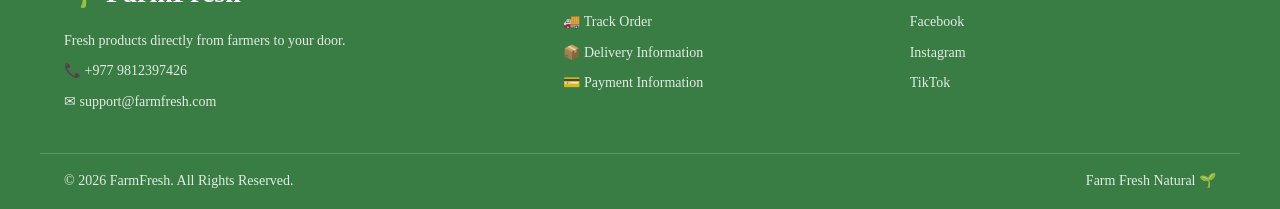
==== commit 5aea22f4: "updatED ERROR" ====
--- a/about.html
+++ b/about.html
@@ -213,7 +213,7 @@
               <h3>Sejal Prasai</h3>
               <p class="role">Co-founder</p>
               <p class="bio">
-                Grew up on a vegetable farm outside Kathmandu Valley.
+              
               </p>
             </div>
             <div class="team-card">
@@ -223,8 +223,7 @@
               <h3>Supriya Jha</h3>
               <p class="role">Co-founder</p>
               <p class="bio">
-                Designs the pickup routes that get produce off the field and
-                onto the road same-day.
+               
               </p>
             </div>
             <div class="team-card">
@@ -233,8 +232,7 @@
               <h3>Shishir Ghimire</h3>
               <p class="role">Co-founder</p>
               <p class="bio">
-                Keeps the cold-chain and delivery schedule running on time,
-                every day.
+               
               </p>
             </div>
             <div class="team-card">
@@ -244,8 +242,7 @@
               <h3>Bibas Adhikari</h3>
               <p class="role">Co-founder</p>
               <p class="bio">
-                First to hear when something's wrong — and first to make it
-                right.
+                
               </p>
             </div>
           </div>
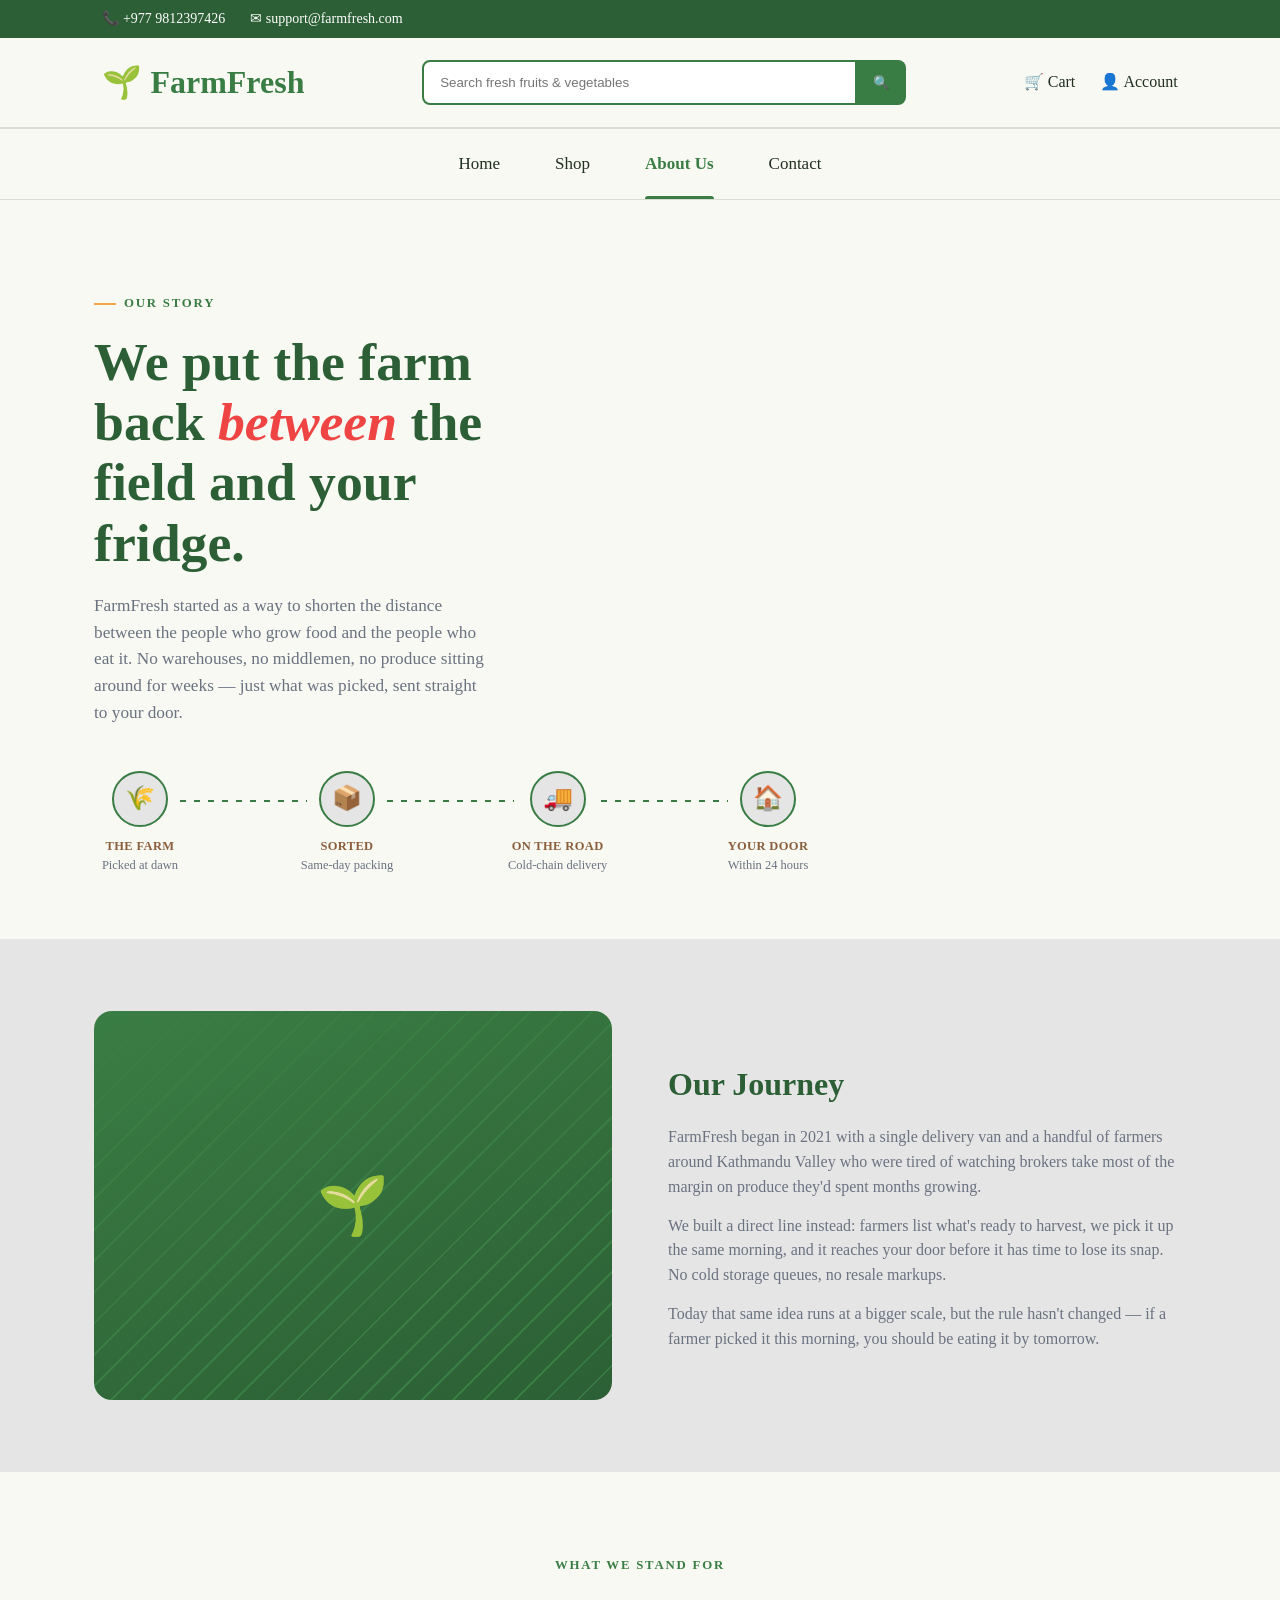
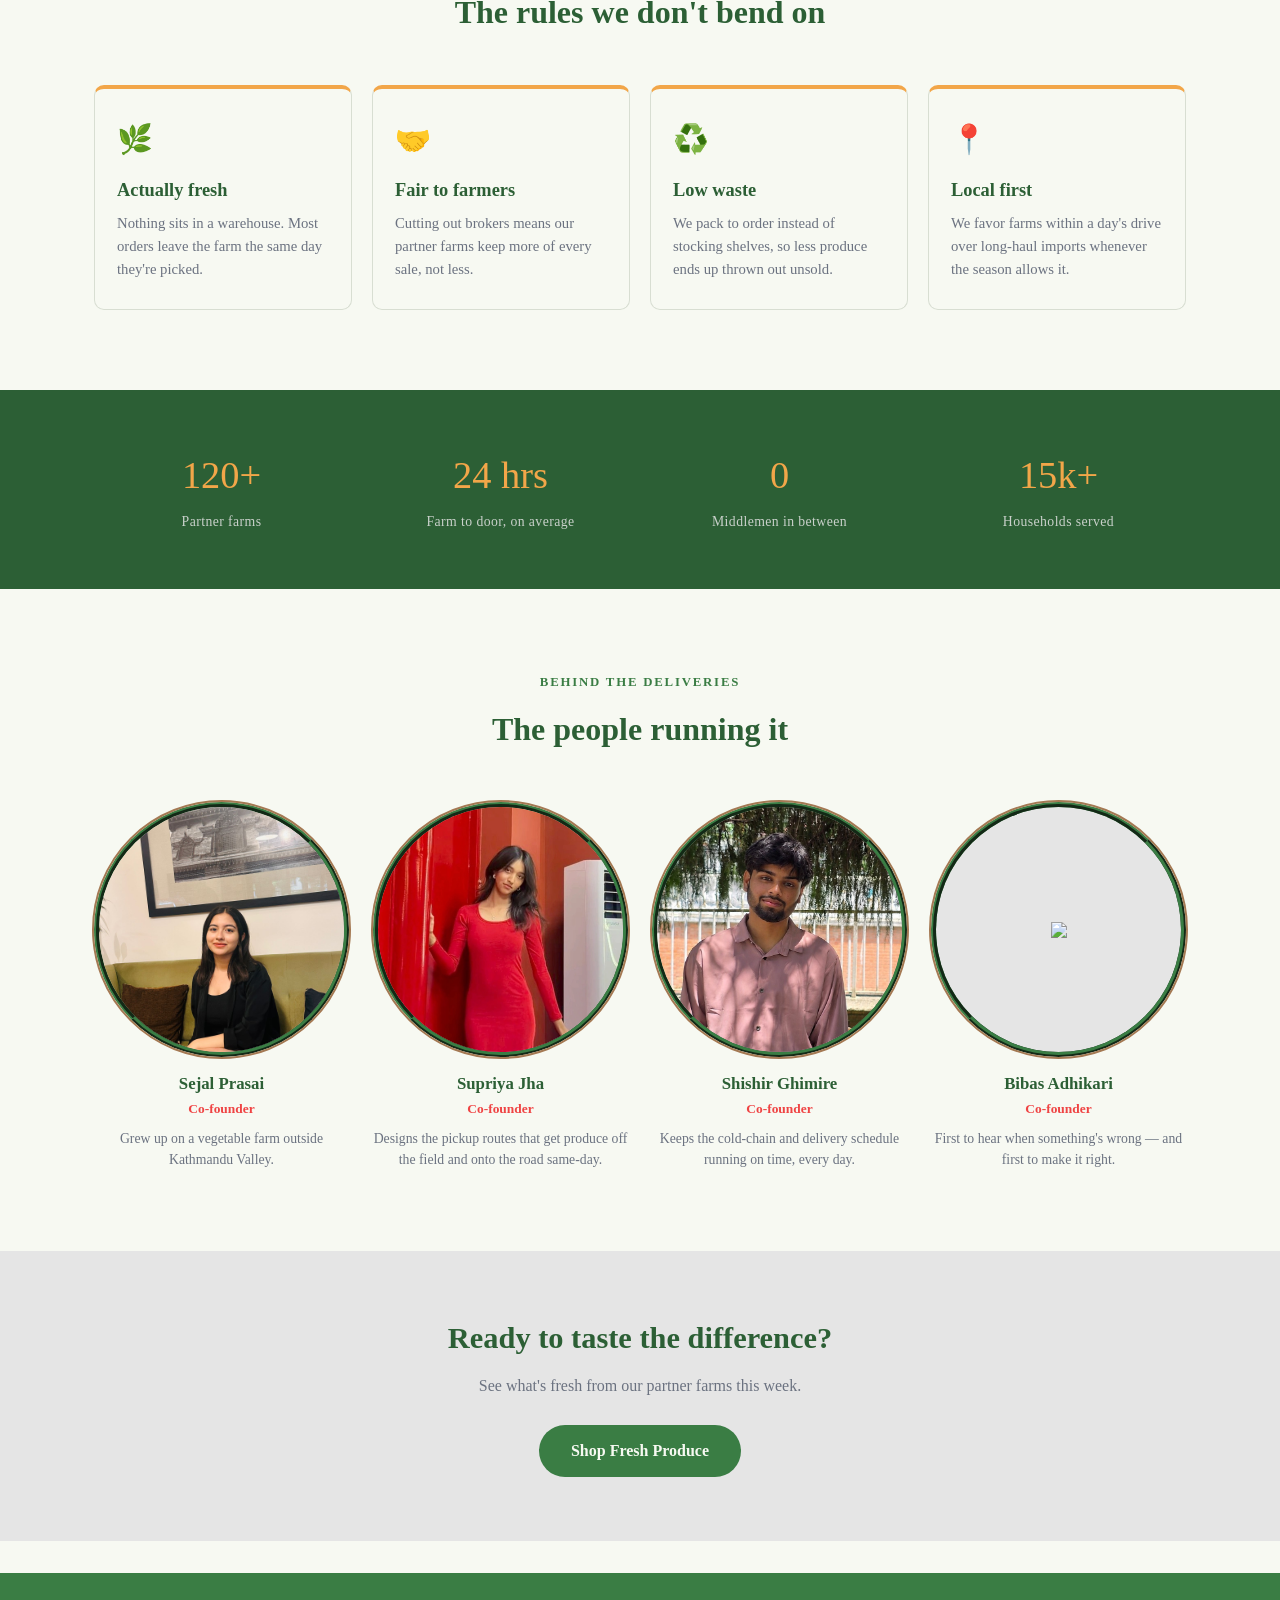
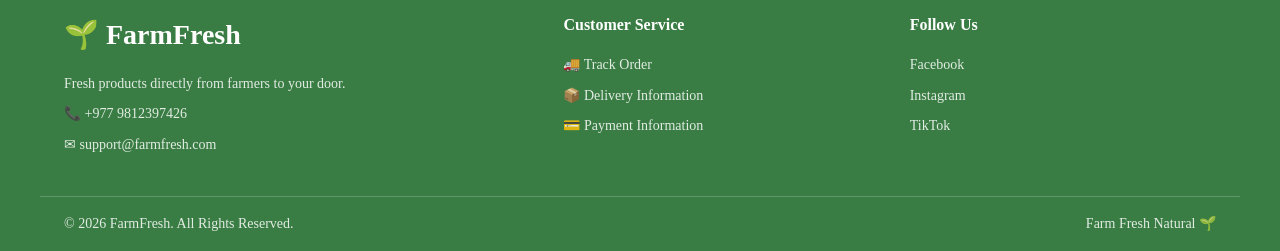
==== commit 74939400: "removed track order" ====
--- a/about.html
+++ b/about.html
@@ -19,10 +19,6 @@
           <span>📞 +977 9812397426</span>
           <span>✉ support@farmfresh.com</span>
         </div>
-
-        <div class="top-right">
-          <a href="#">🚚 Track Order</a>
-        </div>
       </div>
 
       <div id="mainheader">
@@ -213,7 +209,7 @@
               <h3>Sejal Prasai</h3>
               <p class="role">Co-founder</p>
               <p class="bio">
-              
+                Grew up on a vegetable farm outside Kathmandu Valley.
               </p>
             </div>
             <div class="team-card">
@@ -223,7 +219,8 @@
               <h3>Supriya Jha</h3>
               <p class="role">Co-founder</p>
               <p class="bio">
-               
+                Designs the pickup routes that get produce off the field and
+                onto the road same-day.
               </p>
             </div>
             <div class="team-card">
@@ -232,7 +229,8 @@
               <h3>Shishir Ghimire</h3>
               <p class="role">Co-founder</p>
               <p class="bio">
-               
+                Keeps the cold-chain and delivery schedule running on time,
+                every day.
               </p>
             </div>
             <div class="team-card">
@@ -242,7 +240,8 @@
               <h3>Bibas Adhikari</h3>
               <p class="role">Co-founder</p>
               <p class="bio">
-                
+                First to hear when something's wrong — and first to make it
+                right.
               </p>
             </div>
           </div>
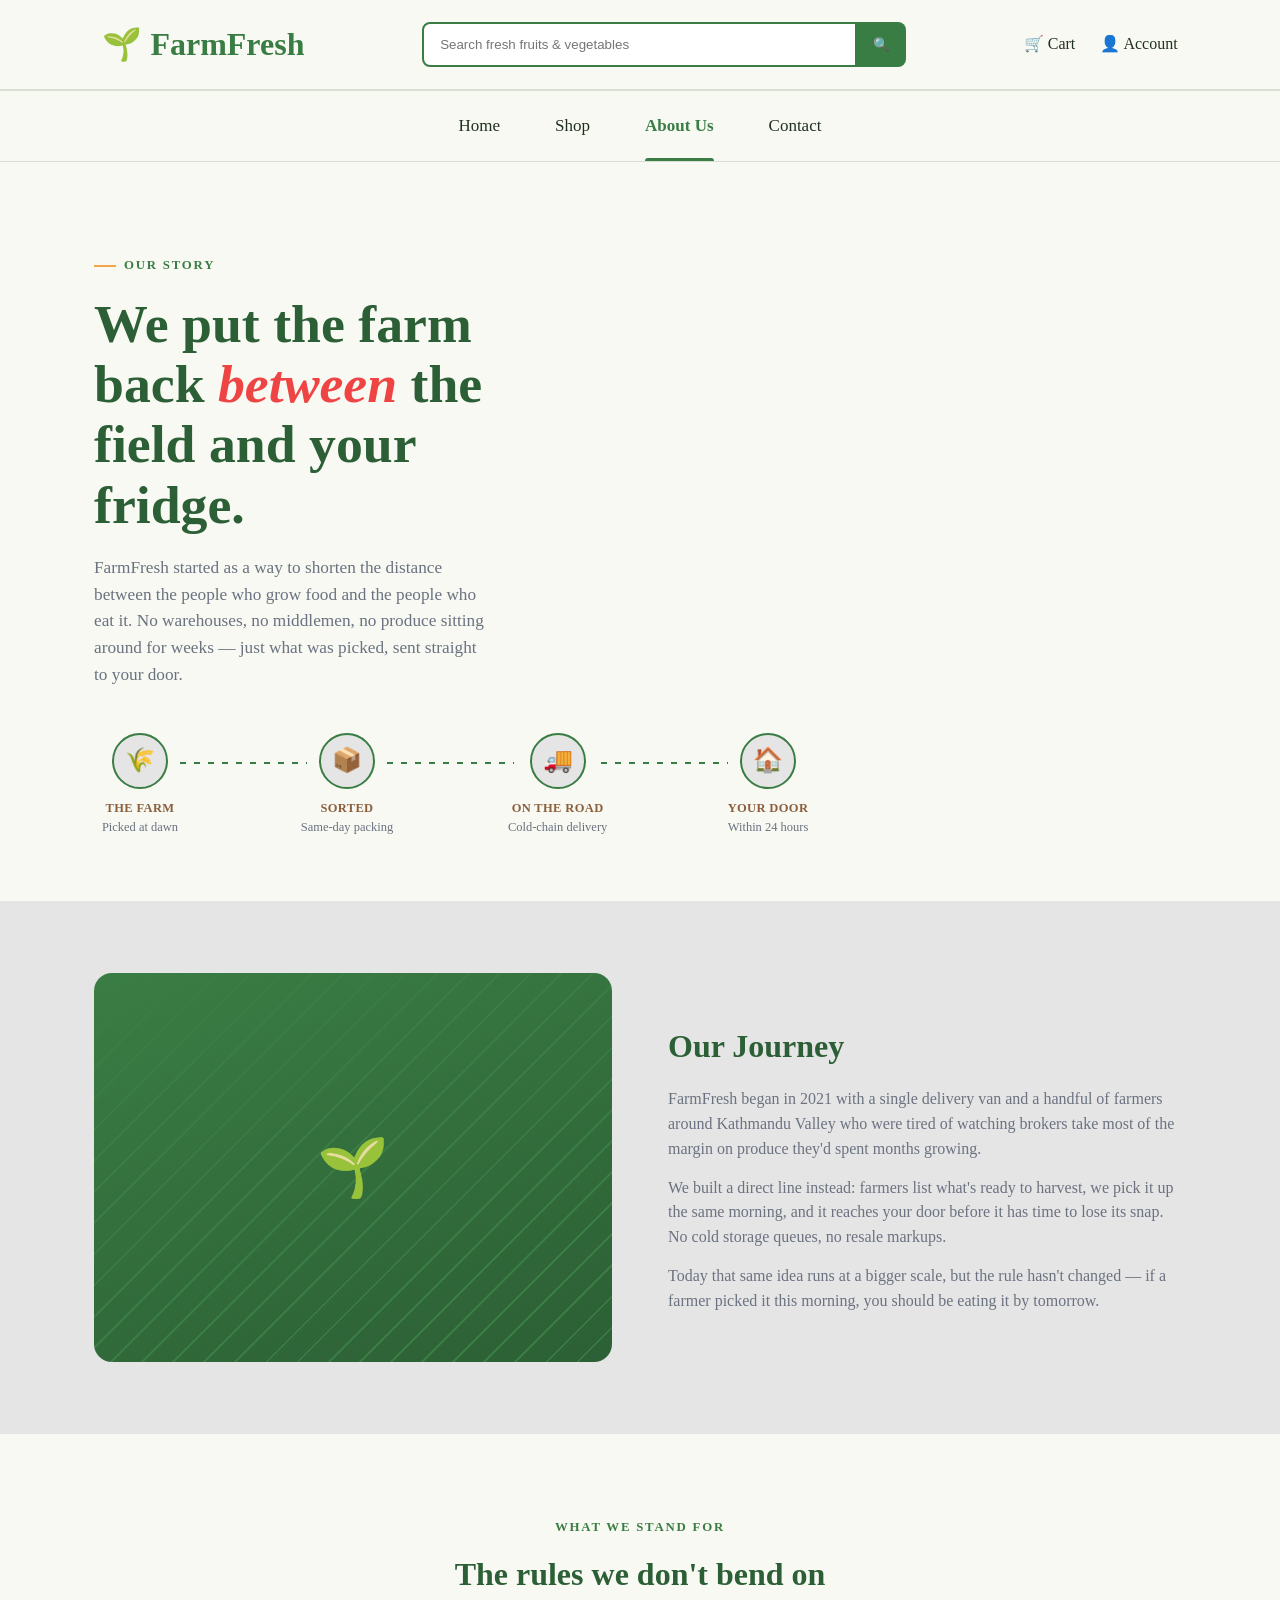
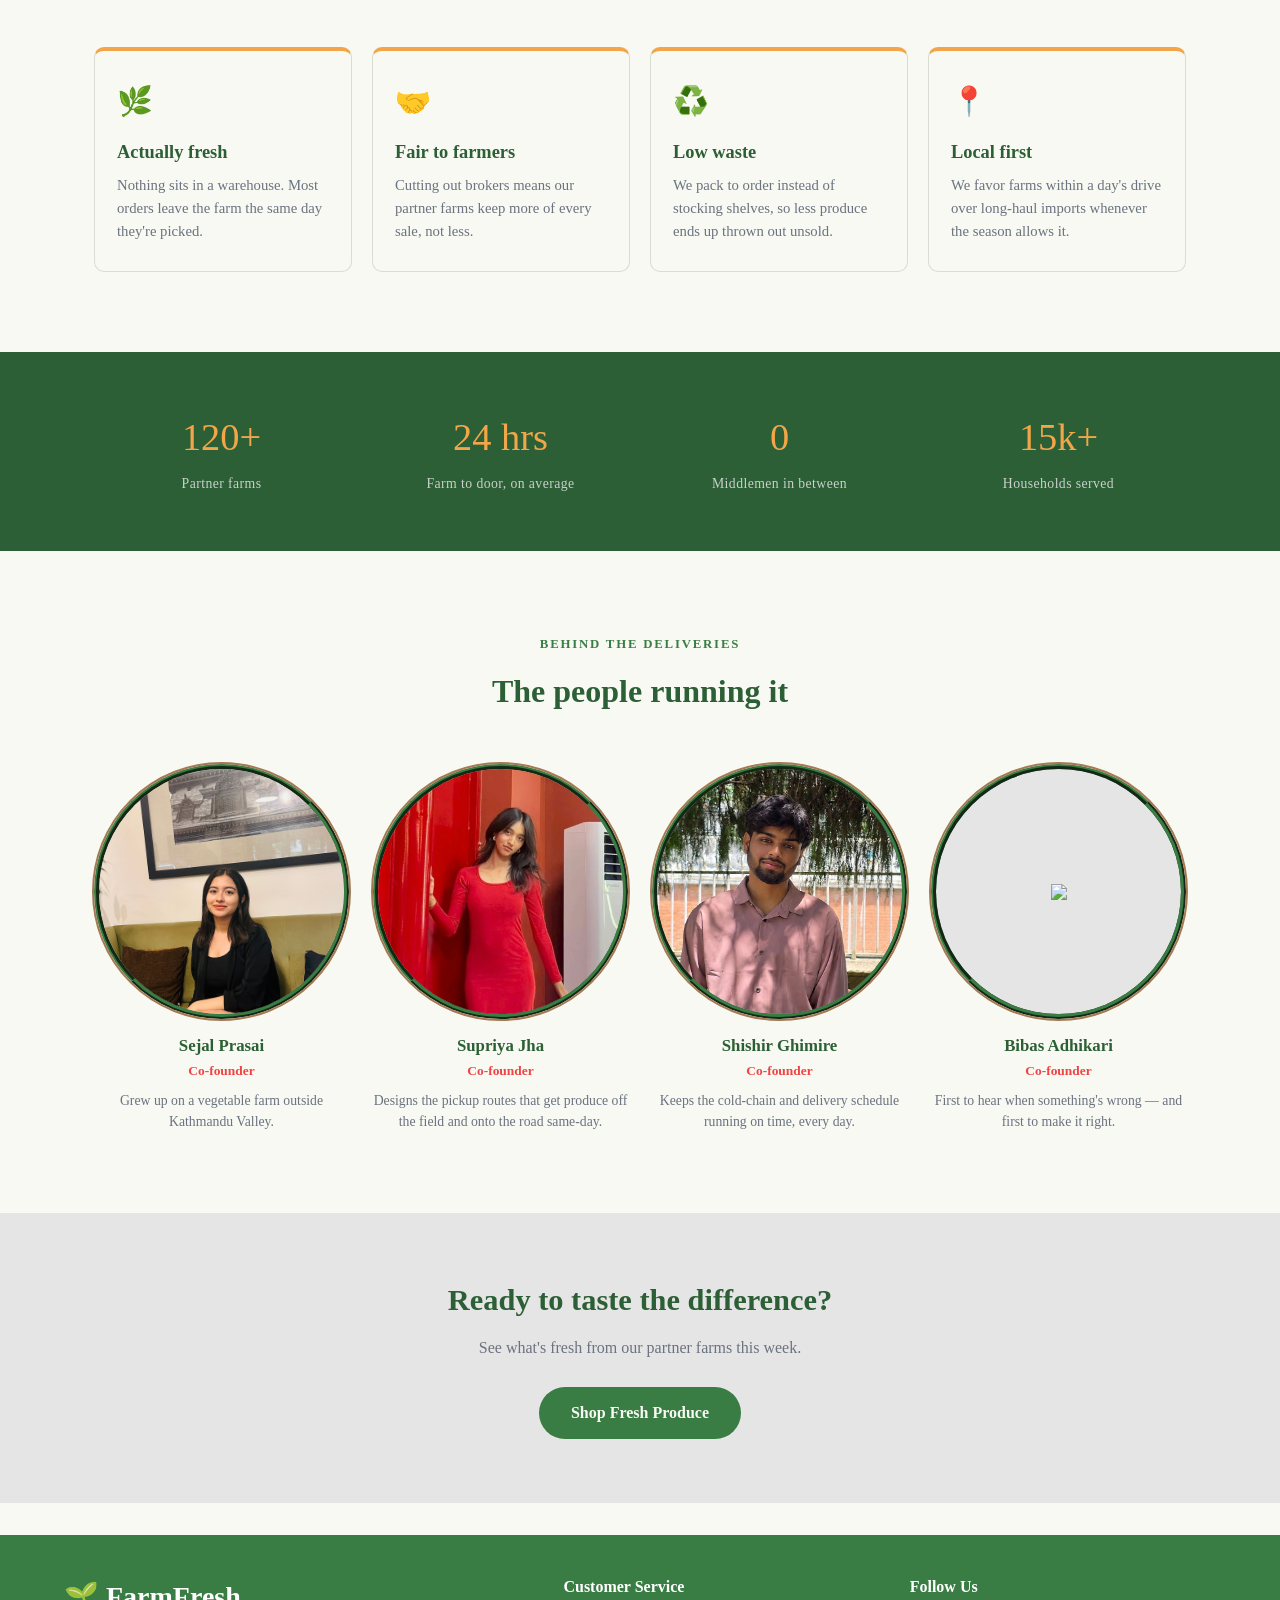
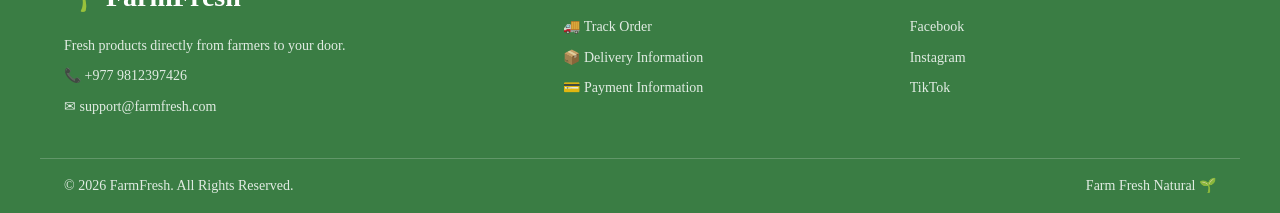
==== commit 47450bc3: "removed top head" ====
--- a/about.html
+++ b/about.html
@@ -14,12 +14,6 @@
   </head>
   <body>
     <header>
-      <div class="top-bar">
-        <div class="top-left">
-          <span>📞 +977 9812397426</span>
-          <span>✉ support@farmfresh.com</span>
-        </div>
-      </div>
 
       <div id="mainheader">
         <div class="logo">
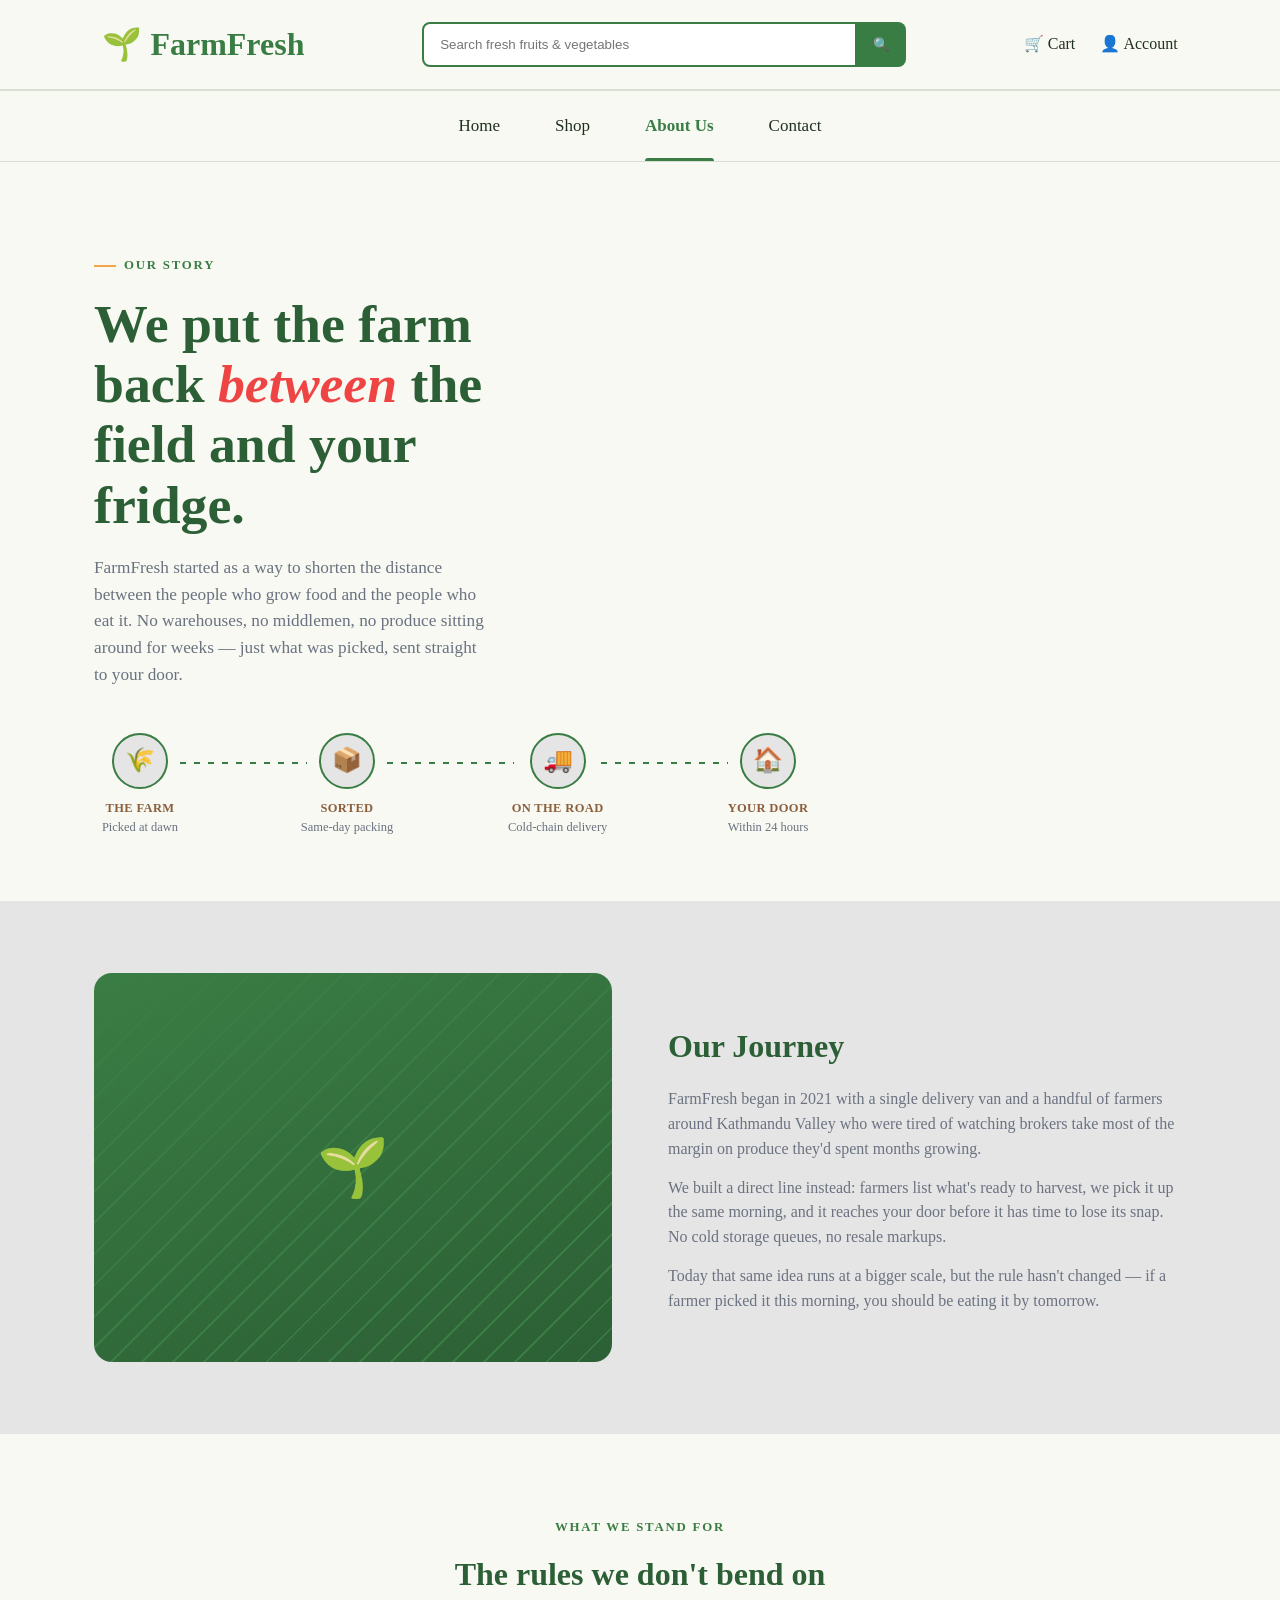
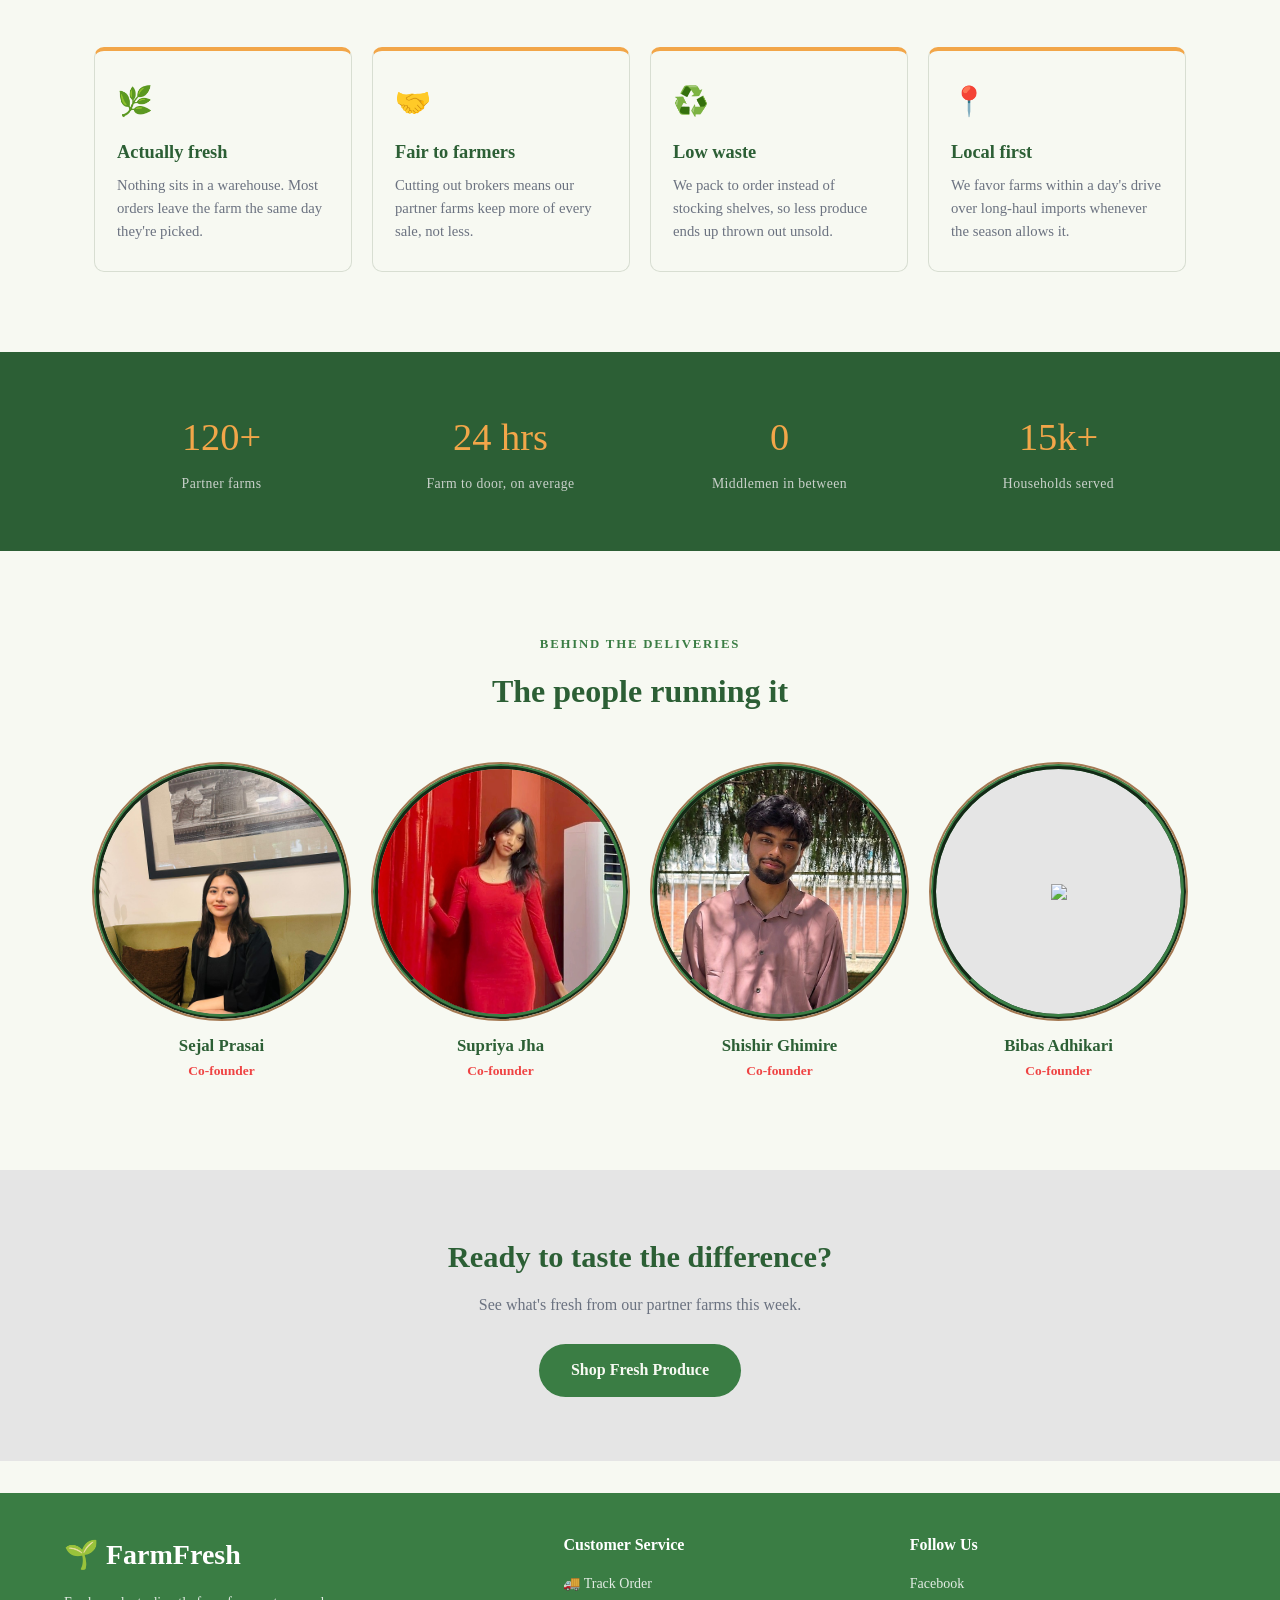
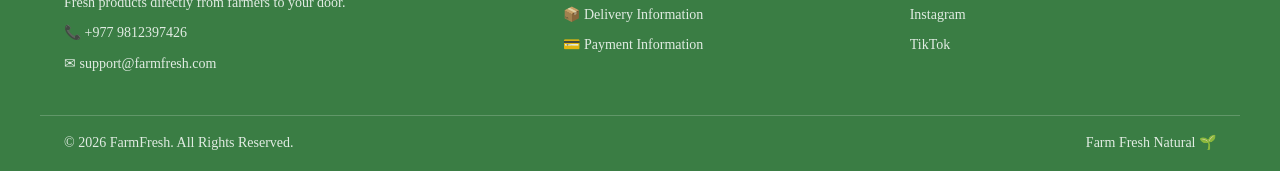
==== commit 2a5333db: "updaTED" ====
--- a/about.html
+++ b/about.html
@@ -203,7 +203,7 @@
               <h3>Sejal Prasai</h3>
               <p class="role">Co-founder</p>
               <p class="bio">
-                Grew up on a vegetable farm outside Kathmandu Valley.
+              
               </p>
             </div>
             <div class="team-card">
@@ -213,8 +213,7 @@
               <h3>Supriya Jha</h3>
               <p class="role">Co-founder</p>
               <p class="bio">
-                Designs the pickup routes that get produce off the field and
-                onto the road same-day.
+               
               </p>
             </div>
             <div class="team-card">
@@ -223,8 +222,7 @@
               <h3>Shishir Ghimire</h3>
               <p class="role">Co-founder</p>
               <p class="bio">
-                Keeps the cold-chain and delivery schedule running on time,
-                every day.
+               
               </p>
             </div>
             <div class="team-card">
@@ -234,8 +232,7 @@
               <h3>Bibas Adhikari</h3>
               <p class="role">Co-founder</p>
               <p class="bio">
-                First to hear when something's wrong — and first to make it
-                right.
+                
               </p>
             </div>
           </div>
